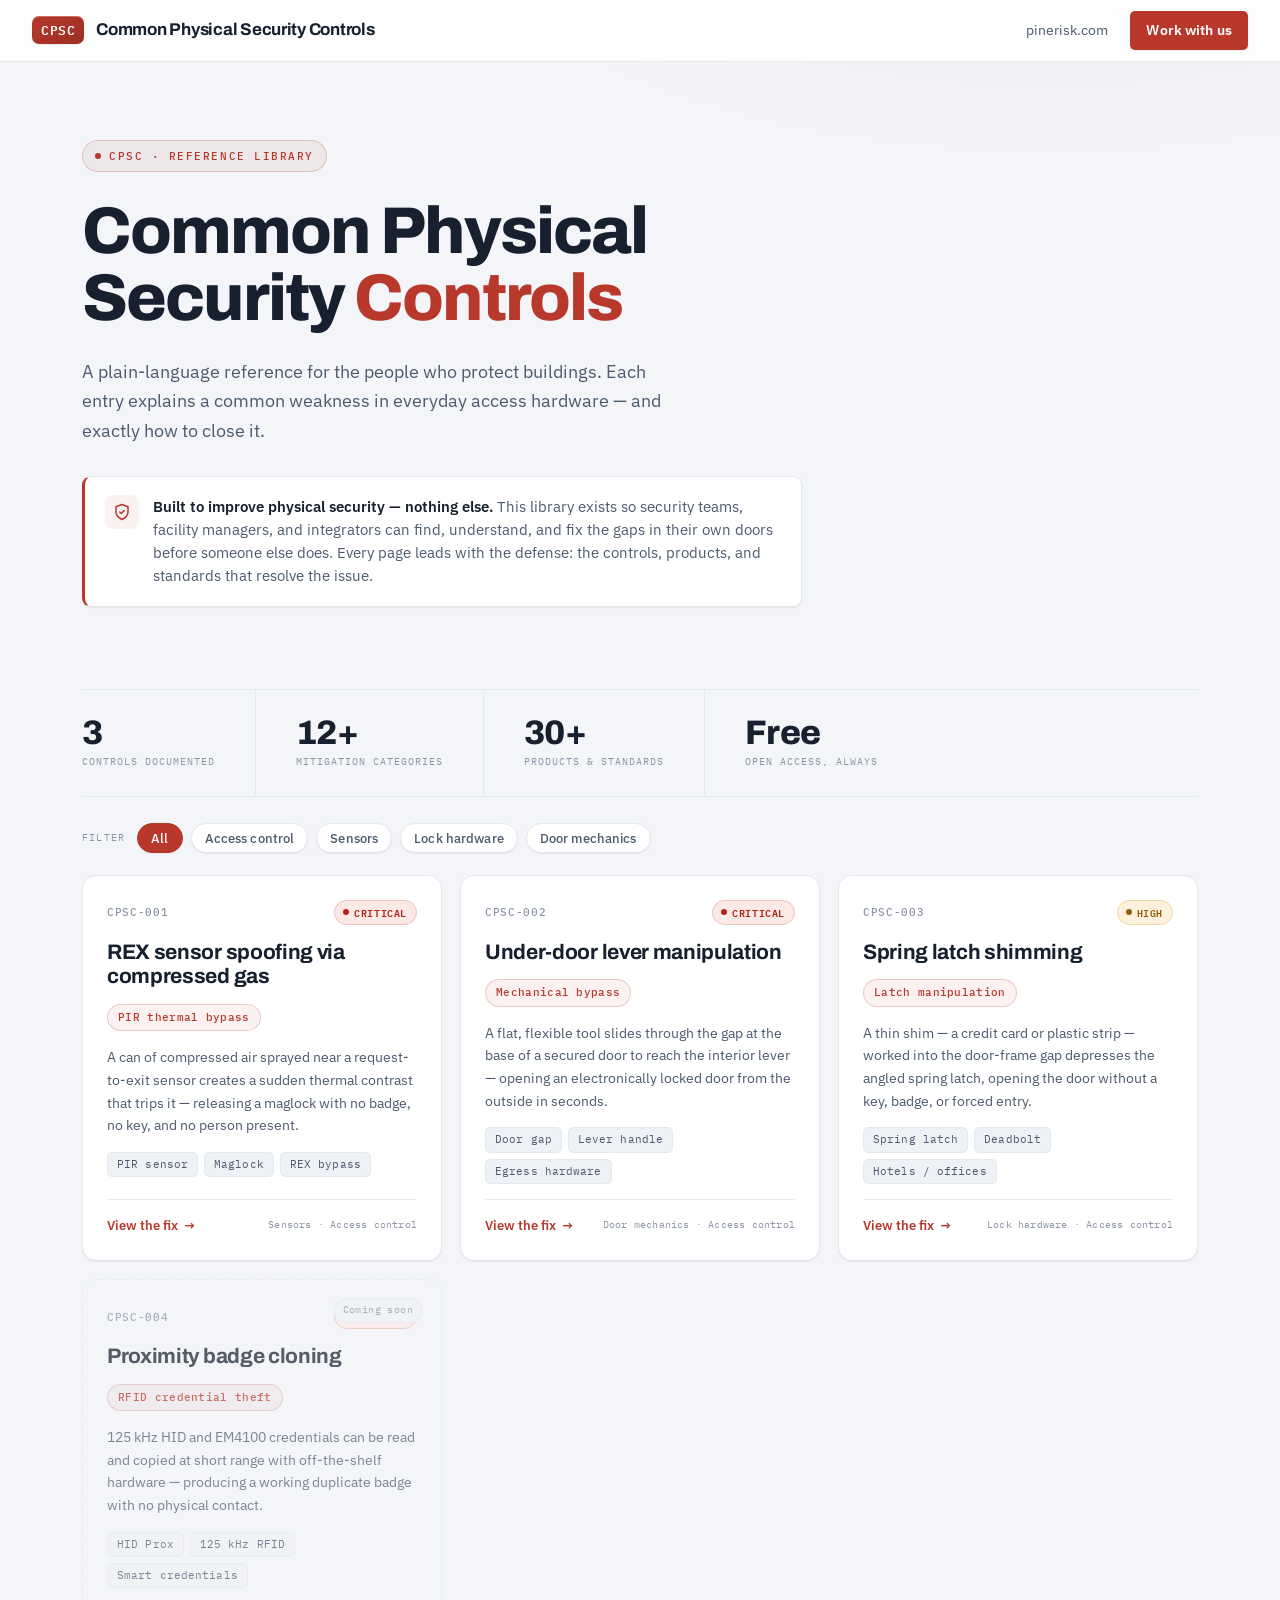
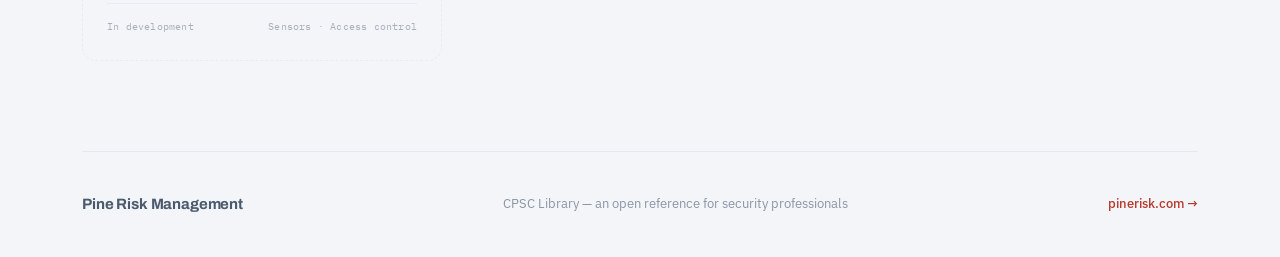
==== index.html @ 3db370cd "Header: feature CPSC over Pine Risk; deep quality pass on canned-air page Header (all pages): drop t" ====
<!DOCTYPE html>
<html lang="en">
<head>
  <meta charset="UTF-8">
  <meta name="viewport" content="width=device-width, initial-scale=1.0">
  <title>CPSC — Physical Security Controls Reference</title>
  <meta name="description" content="A defensive reference library for physical security teams. Each entry pairs a common weakness with the controls, products, and standards that close it.">
  <link rel="stylesheet" href="style.css">
  <style>
    /* ---- Index-specific ---- */
    .hero {
      padding: 78px 0 30px;
    }
    .hero-eyebrow {
      display: inline-flex;
      align-items: center;
      gap: 8px;
      font-family: var(--font-mono);
      font-size: 11px;
      font-weight: 500;
      color: var(--accent);
      text-transform: uppercase;
      letter-spacing: 0.14em;
      background: var(--accent-dim);
      border: 1px solid var(--accent-border);
      padding: 6px 12px;
      border-radius: 999px;
      margin-bottom: 26px;
    }
    .hero-eyebrow::before {
      content: '';
      width: 6px; height: 6px; border-radius: 50%;
      background: var(--accent);
    }
    .hero h1 {
      font-family: var(--font-display);
      font-size: clamp(38px, 6vw, 66px);
      font-weight: 800;
      line-height: 1.02;
      letter-spacing: -0.03em;
      max-width: 860px;
      margin-bottom: 24px;
      text-wrap: balance;
    }
    .hero h1 em { font-style: normal; color: var(--accent); }
    .hero-desc {
      font-size: 18px;
      color: var(--text-secondary);
      max-width: 600px;
      line-height: 1.65;
    }

    /* Mission strip */
    .mission {
      display: flex;
      align-items: flex-start;
      gap: 14px;
      max-width: 720px;
      margin-top: 30px;
      padding: 18px 20px;
      background: var(--bg-surface);
      border: 1px solid var(--border);
      border-left: 3px solid var(--accent);
      border-radius: var(--r-md);
      box-shadow: var(--shadow-sm);
    }
    .mission-icon {
      flex-shrink: 0;
      width: 34px; height: 34px;
      display: grid; place-items: center;
      background: var(--accent-dim);
      border-radius: 8px;
      color: var(--accent);
    }
    .mission p {
      font-size: 14.5px;
      color: var(--text-secondary);
      line-height: 1.6;
    }
    .mission strong { color: var(--text-primary); font-weight: 600; }

    /* Stats */
    .stats-bar {
      display: flex;
      gap: 0;
      margin: 52px 0 8px;
      border-top: 1px solid var(--border);
      border-bottom: 1px solid var(--border);
    }
    .stat {
      padding: 26px 40px 26px 0;
      display: flex;
      flex-direction: column;
      gap: 4px;
    }
    .stat:not(:last-child) {
      margin-right: 40px;
      border-right: 1px solid var(--border);
      padding-right: 40px;
    }
    .stat-value {
      font-family: var(--font-display);
      font-size: 34px;
      font-weight: 800;
      letter-spacing: -0.02em;
      color: var(--text-primary);
      line-height: 1;
      font-variant-numeric: tabular-nums;
    }
    .stat-label {
      font-family: var(--font-mono);
      font-size: 10px;
      color: var(--text-muted);
      text-transform: uppercase;
      letter-spacing: 0.1em;
    }

    /* Vuln cards */
    .vuln-grid-section { padding-bottom: 90px; }

    .vuln-card {
      background: var(--bg-surface);
      border: 1px solid var(--border);
      border-radius: var(--r-lg);
      padding: 24px;
      display: flex;
      flex-direction: column;
      gap: 15px;
      transition: border-color 0.2s, transform 0.2s, box-shadow 0.2s;
      box-shadow: var(--shadow-sm);
      position: relative;
    }
    .vuln-card:hover {
      border-color: var(--border-hover);
      transform: translateY(-3px);
      box-shadow: var(--shadow-lg);
    }
    .vuln-card.coming-soon {
      background: transparent;
      border-style: dashed;
      box-shadow: none;
      opacity: 0.72;
      pointer-events: none;
    }

    .card-top {
      display: flex;
      justify-content: space-between;
      align-items: center;
    }
    .card-title {
      font-family: var(--font-display);
      font-size: 21px;
      font-weight: 700;
      line-height: 1.18;
      letter-spacing: -0.015em;
    }
    .card-vector-tag {
      font-family: var(--font-mono);
      font-size: 10.5px;
      font-weight: 500;
      color: var(--accent);
      background: var(--accent-dim);
      border: 1px solid var(--accent-border);
      padding: 4px 10px;
      border-radius: 999px;
      letter-spacing: 0.03em;
      width: fit-content;
    }
    .card-desc {
      font-size: 14px;
      color: var(--text-secondary);
      line-height: 1.62;
    }
    .card-tags { display: flex; flex-wrap: wrap; gap: 6px; }
    .card-footer {
      display: flex;
      justify-content: space-between;
      align-items: center;
      padding-top: 15px;
      border-top: 1px solid var(--border);
      margin-top: auto;
    }
    .card-cta {
      font-size: 13px;
      font-weight: 600;
      color: var(--accent);
      display: inline-flex;
      align-items: center;
      gap: 6px;
    }
    .card-cta .arw { transition: transform 0.18s; }
    .vuln-card:hover .card-cta .arw { transform: translateX(3px); }
    .card-meta {
      font-family: var(--font-mono);
      font-size: 10px;
      color: var(--text-muted);
      letter-spacing: 0.02em;
    }

    .coming-soon-label {
      font-family: var(--font-mono);
      font-size: 10px;
      background: var(--bg-elevated);
      border: 1px solid var(--border);
      color: var(--text-muted);
      padding: 3px 9px;
      border-radius: 999px;
      position: absolute;
      top: 18px;
      right: 18px;
      letter-spacing: 0.04em;
    }

    @media (max-width: 760px) {
      .hero { padding: 52px 0 24px; }
      .stats-bar { flex-wrap: wrap; }
      .stat { padding: 20px 24px 20px 0; }
      .stat:not(:last-child) { border-right: none; margin-right: 24px; padding-right: 24px; }
    }
  </style>
</head>
<body>

  <header class="site-header">
    <a href="/" class="site-logo">
      <span class="logo-mark">CPSC</span>
      <span class="logo-word">Common Physical Security Controls</span>
    </a>
    <nav class="header-nav">
      <a href="https://pinerisk.com">pinerisk.com</a>
      <a href="https://pinerisk.com/contact" class="btn-cta">Work with us</a>
    </nav>
  </header>

  <main class="page-wrap">

    <!-- Hero -->
    <section class="hero">
      <span class="hero-eyebrow">CPSC · Reference Library</span>
      <h1>Common Physical Security <em>Controls</em></h1>
      <p class="hero-desc">
        A plain-language reference for the people who protect buildings. Each entry explains
        a common weakness in everyday access hardware — and exactly how to close it.
      </p>

      <div class="mission">
        <div class="mission-icon" aria-hidden="true">
          <svg width="18" height="18" viewBox="0 0 24 24" fill="none" stroke="currentColor" stroke-width="2" stroke-linecap="round" stroke-linejoin="round">
            <path d="M12 22s8-4 8-10V5l-8-3-8 3v7c0 6 8 10 8 10z"/>
            <path d="M9 12l2 2 4-4"/>
          </svg>
        </div>
        <p>
          <strong>Built to improve physical security — nothing else.</strong>
          This library exists so security teams, facility managers, and integrators can find,
          understand, and fix the gaps in their own doors before someone else does. Every page
          leads with the defense: the controls, products, and standards that resolve the issue.
        </p>
      </div>
    </section>

    <!-- Stats -->
    <div class="stats-bar">
      <div class="stat">
        <div class="stat-value">3</div>
        <div class="stat-label">Controls documented</div>
      </div>
      <div class="stat">
        <div class="stat-value">12+</div>
        <div class="stat-label">Mitigation categories</div>
      </div>
      <div class="stat">
        <div class="stat-value">30+</div>
        <div class="stat-label">Products &amp; standards</div>
      </div>
      <div class="stat">
        <div class="stat-value">Free</div>
        <div class="stat-label">Open access, always</div>
      </div>
    </div>

    <!-- Filter + Grid -->
    <div class="vuln-grid-section">
      <div class="filter-bar">
        <span class="filter-label">Filter</span>
        <button class="filter-btn active" data-filter="all">All</button>
        <button class="filter-btn" data-filter="access-control">Access control</button>
        <button class="filter-btn" data-filter="sensor">Sensors</button>
        <button class="filter-btn" data-filter="lock">Lock hardware</button>
        <button class="filter-btn" data-filter="door">Door mechanics</button>
      </div>

      <div class="card-grid" id="vuln-grid">

        <!-- CPSC-001 -->
        <a href="canned-air.html" class="vuln-card" data-cats="access-control sensor">
          <div class="card-top">
            <span class="card-number">CPSC-001</span>
            <span class="severity-badge sev-critical">Critical</span>
          </div>
          <div class="card-title">REX sensor spoofing via compressed gas</div>
          <div class="card-vector-tag">PIR thermal bypass</div>
          <p class="card-desc">
            A can of compressed air sprayed near a request-to-exit sensor creates a sudden thermal
            contrast that trips it — releasing a maglock with no badge, no key, and no person present.
          </p>
          <div class="card-tags">
            <span class="tag">PIR sensor</span>
            <span class="tag">Maglock</span>
            <span class="tag">REX bypass</span>
          </div>
          <div class="card-footer">
            <span class="card-cta">View the fix <span class="arw">→</span></span>
            <span class="card-meta">Sensors · Access control</span>
          </div>
        </a>

        <!-- CPSC-002 -->
        <a href="under-door.html" class="vuln-card" data-cats="access-control door">
          <div class="card-top">
            <span class="card-number">CPSC-002</span>
            <span class="severity-badge sev-critical">Critical</span>
          </div>
          <div class="card-title">Under-door lever manipulation</div>
          <div class="card-vector-tag">Mechanical bypass</div>
          <p class="card-desc">
            A flat, flexible tool slides through the gap at the base of a secured door to reach the
            interior lever — opening an electronically locked door from the outside in seconds.
          </p>
          <div class="card-tags">
            <span class="tag">Door gap</span>
            <span class="tag">Lever handle</span>
            <span class="tag">Egress hardware</span>
          </div>
          <div class="card-footer">
            <span class="card-cta">View the fix <span class="arw">→</span></span>
            <span class="card-meta">Door mechanics · Access control</span>
          </div>
        </a>

        <!-- CPSC-003 -->
        <a href="lock-shimming.html" class="vuln-card" data-cats="access-control lock">
          <div class="card-top">
            <span class="card-number">CPSC-003</span>
            <span class="severity-badge sev-high">High</span>
          </div>
          <div class="card-title">Spring latch shimming</div>
          <div class="card-vector-tag">Latch manipulation</div>
          <p class="card-desc">
            A thin shim — a credit card or plastic strip — worked into the door-frame gap depresses
            the angled spring latch, opening the door without a key, badge, or forced entry.
          </p>
          <div class="card-tags">
            <span class="tag">Spring latch</span>
            <span class="tag">Deadbolt</span>
            <span class="tag">Hotels / offices</span>
          </div>
          <div class="card-footer">
            <span class="card-cta">View the fix <span class="arw">→</span></span>
            <span class="card-meta">Lock hardware · Access control</span>
          </div>
        </a>

        <!-- CPSC-004 coming soon -->
        <div class="vuln-card coming-soon" data-cats="access-control sensor">
          <div class="coming-soon-label">Coming soon</div>
          <div class="card-top">
            <span class="card-number">CPSC-004</span>
            <span class="severity-badge sev-critical">Critical</span>
          </div>
          <div class="card-title">Proximity badge cloning</div>
          <div class="card-vector-tag">RFID credential theft</div>
          <p class="card-desc">
            125 kHz HID and EM4100 credentials can be read and copied at short range with off-the-shelf
            hardware — producing a working duplicate badge with no physical contact.
          </p>
          <div class="card-tags">
            <span class="tag">HID Prox</span>
            <span class="tag">125 kHz RFID</span>
            <span class="tag">Smart credentials</span>
          </div>
          <div class="card-footer">
            <span class="card-meta" style="color: var(--text-muted)">In development</span>
            <span class="card-meta">Sensors · Access control</span>
          </div>
        </div>

      </div><!-- /card-grid -->
    </div>

  </main>

  <footer class="page-wrap">
    <div class="site-footer">
      <span class="footer-brand">Pine Risk Management</span>
      <span>CPSC Library — an open reference for security professionals</span>
      <a href="https://pinerisk.com" class="footer-link">pinerisk.com →</a>
    </div>
  </footer>

  <script>
    // Category filter
    const btns = document.querySelectorAll('.filter-btn');
    const cards = document.querySelectorAll('#vuln-grid .vuln-card:not(.coming-soon)');

    btns.forEach(btn => {
      btn.addEventListener('click', () => {
        btns.forEach(b => b.classList.remove('active'));
        btn.classList.add('active');
        const filter = btn.dataset.filter;
        cards.forEach(card => {
          const cats = (card.dataset.cats || '').split(' ');
          card.style.display = (filter === 'all' || cats.includes(filter)) ? '' : 'none';
        });
      });
    });
  </script>

</body>
</html>
---- style.css ----
@import url('https://fonts.googleapis.com/css2?family=Archivo:wght@500;600;700;800&family=IBM+Plex+Mono:wght@400;500;600&family=IBM+Plex+Sans:wght@400;500;600&display=swap');

/* ============================================================
   CPSC Design System — Pine Risk Management
   A defensive reference for physical security teams.
   Light "field manual" identity. Edit tokens here; never
   hardcode color in components.
   ============================================================ */

:root {
  color-scheme: light;

  /* Grounds & surfaces */
  --bg-primary:   #f3f5f8;   /* page ground — cool paper */
  --bg-surface:   #ffffff;   /* cards, panels */
  --bg-elevated:  #eef1f6;   /* chips, quiet fills */
  --bg-hover:     #e6eaf1;

  /* Hairlines */
  --border:       #e4e8ef;
  --border-hover: #ccd4e0;
  --border-strong:#c2cbd9;

  /* Ink */
  --text-primary:   #16202e;  /* ink */
  --text-secondary: #4c5a6e;  /* slate */
  --text-muted:     #8b95a6;  /* muted / captions */

  /* Pine Risk brand */
  --accent:         #b8382c;
  --accent-strong:  #9c2e23;
  --accent-dim:     rgba(184, 56, 44, 0.07);
  --accent-border:  rgba(184, 56, 44, 0.22);

  /* Severity ramp — readable on light */
  --critical-bg:     #fbe9e6;
  --critical-text:   #b02417;
  --critical-border: #f0c2ba;

  --high-bg:         #fdf1dc;
  --high-text:       #925c07;
  --high-border:     #efd8a8;

  --medium-bg:       #dcf2ed;
  --medium-text:     #0b7a6d;
  --medium-border:   #b1ddd4;

  --low-bg:          #e6eefb;
  --low-text:        #2760a7;
  --low-border:      #c4d6f2;

  /* Category tag colors */
  --cat-tech-bg:     #e9f0fb;
  --cat-tech-text:   #2760a7;
  --cat-tech-border: #cbdbf3;

  --cat-phys-bg:     #fdf1dc;
  --cat-phys-text:   #925c07;
  --cat-phys-border: #efd8a8;

  --cat-policy-bg:     #dcf2ed;
  --cat-policy-text:   #0b7a6d;
  --cat-policy-border: #b1ddd4;

  --cat-detect-bg:     #f1e9fb;
  --cat-detect-text:   #6a37b0;
  --cat-detect-border: #ddcbf1;

  /* Radii */
  --r-sm: 5px;
  --r-md: 9px;
  --r-lg: 14px;

  /* Elevation */
  --shadow-sm: 0 1px 2px rgba(20, 30, 45, 0.04), 0 1px 1px rgba(20, 30, 45, 0.03);
  --shadow-md: 0 4px 14px rgba(20, 30, 45, 0.07), 0 1px 3px rgba(20, 30, 45, 0.05);
  --shadow-lg: 0 14px 40px rgba(20, 30, 45, 0.10);

  /* Fonts */
  --font-display: 'Archivo', system-ui, -apple-system, sans-serif;
  --font-body:    'IBM Plex Sans', system-ui, -apple-system, sans-serif;
  --font-mono:    'IBM Plex Mono', ui-monospace, monospace;
}

/* ---- Reset ---- */
*, *::before, *::after { box-sizing: border-box; margin: 0; padding: 0; }

html { -webkit-text-size-adjust: 100%; }

body {
  background:
    radial-gradient(1100px 520px at 82% -8%, rgba(184, 56, 44, 0.045), transparent 60%),
    var(--bg-primary);
  color: var(--text-primary);
  font-family: var(--font-body);
  font-size: 15px;
  line-height: 1.65;
  min-height: 100vh;
  -webkit-font-smoothing: antialiased;
  text-rendering: optimizeLegibility;
}

a { color: inherit; text-decoration: none; }
button { cursor: pointer; font-family: inherit; }

::selection { background: rgba(184, 56, 44, 0.16); }

:focus-visible {
  outline: 2px solid var(--accent);
  outline-offset: 2px;
  border-radius: 3px;
}

/* ---- Layout ---- */
.page-wrap {
  max-width: 1180px;
  margin: 0 auto;
  padding: 0 32px;
}

/* ---- Site header ---- */
.site-header {
  border-bottom: 1px solid var(--border);
  background: rgba(255, 255, 255, 0.82);
  backdrop-filter: saturate(1.2) blur(10px);
  padding: 0 32px;
  height: 62px;
  display: flex;
  align-items: center;
  justify-content: space-between;
  position: sticky;
  top: 0;
  z-index: 100;
}

.site-logo {
  display: flex;
  align-items: center;
  gap: 12px;
  color: var(--text-primary);
}

.logo-mark {
  height: 28px;
  padding: 0 9px;
  background: linear-gradient(150deg, var(--accent), var(--accent-strong));
  border-radius: 7px;
  display: flex;
  align-items: center;
  justify-content: center;
  font-family: var(--font-mono);
  font-size: 13px;
  font-weight: 600;
  color: #fff;
  letter-spacing: 0.04em;
  box-shadow: inset 0 1px 0 rgba(255, 255, 255, 0.28), var(--shadow-sm);
}

.logo-word {
  font-family: var(--font-display);
  font-size: 17px;
  font-weight: 700;
  letter-spacing: -0.015em;
  color: var(--text-primary);
  white-space: nowrap;
}

@media (max-width: 640px) { .logo-word { display: none; } }

.header-nav {
  display: flex;
  align-items: center;
  gap: 22px;
}
.header-nav a {
  font-size: 13.5px;
  color: var(--text-secondary);
  transition: color 0.15s;
}
.header-nav a:hover { color: var(--text-primary); }

.btn-cta {
  background: var(--accent);
  color: #fff !important;
  padding: 8px 16px;
  border-radius: var(--r-sm);
  font-size: 13px;
  font-weight: 600;
  letter-spacing: 0.01em;
  transition: background 0.15s, transform 0.15s, box-shadow 0.15s;
  box-shadow: var(--shadow-sm);
}
.btn-cta:hover { background: var(--accent-strong); transform: translateY(-1px); box-shadow: var(--shadow-md); }

/* ---- Site footer ---- */
.site-footer {
  border-top: 1px solid var(--border);
  padding: 40px 0;
  display: flex;
  justify-content: space-between;
  align-items: center;
  font-size: 13px;
  color: var(--text-muted);
  flex-wrap: wrap;
  gap: 12px;
}
.footer-brand {
  font-family: var(--font-display);
  font-size: 15px;
  font-weight: 700;
  color: var(--text-secondary);
  letter-spacing: -0.01em;
}
.footer-link { color: var(--accent); font-weight: 500; transition: color 0.15s; }
.footer-link:hover { color: var(--accent-strong); }

/* ---- Filter bar ---- */
.filter-bar {
  display: flex;
  align-items: center;
  gap: 8px;
  padding: 18px 0 22px;
  flex-wrap: wrap;
}
.filter-label {
  font-family: var(--font-mono);
  font-size: 10px;
  color: var(--text-muted);
  text-transform: uppercase;
  letter-spacing: 0.12em;
  margin-right: 4px;
}
.filter-btn {
  background: var(--bg-surface);
  border: 1px solid var(--border);
  color: var(--text-secondary);
  padding: 6px 13px;
  border-radius: 999px;
  font-family: var(--font-body);
  font-size: 12.5px;
  font-weight: 500;
  letter-spacing: 0.01em;
  transition: all 0.15s;
  box-shadow: var(--shadow-sm);
}
.filter-btn:hover {
  border-color: var(--border-hover);
  color: var(--text-primary);
}
.filter-btn.active {
  background: var(--accent);
  border-color: var(--accent);
  color: #fff;
  box-shadow: var(--shadow-sm);
}

/* ---- Shared card pieces ---- */
.card-number {
  font-family: var(--font-mono);
  font-size: 11px;
  font-weight: 500;
  color: var(--text-muted);
  letter-spacing: 0.06em;
}

.severity-badge {
  font-family: var(--font-mono);
  font-size: 10px;
  font-weight: 600;
  letter-spacing: 0.06em;
  text-transform: uppercase;
  padding: 3px 9px 3px 8px;
  border-radius: 999px;
  flex-shrink: 0;
  display: inline-flex;
  align-items: center;
  gap: 5px;
}
.severity-badge::before {
  content: '';
  width: 6px; height: 6px;
  border-radius: 50%;
  background: currentColor;
}
.sev-critical { background: var(--critical-bg); color: var(--critical-text); border: 1px solid var(--critical-border); }
.sev-high     { background: var(--high-bg);     color: var(--high-text);     border: 1px solid var(--high-border); }
.sev-medium   { background: var(--medium-bg);   color: var(--medium-text);   border: 1px solid var(--medium-border); }
.sev-low      { background: var(--low-bg);      color: var(--low-text);      border: 1px solid var(--low-border); }

.cat-badge {
  font-family: var(--font-mono);
  font-size: 10px;
  font-weight: 500;
  padding: 3px 9px;
  border-radius: 999px;
  border: 1px solid;
  letter-spacing: 0.02em;
}
.cat-tech   { background: var(--cat-tech-bg);   color: var(--cat-tech-text);   border-color: var(--cat-tech-border); }
.cat-phys   { background: var(--cat-phys-bg);   color: var(--cat-phys-text);   border-color: var(--cat-phys-border); }
.cat-policy { background: var(--cat-policy-bg); color: var(--cat-policy-text); border-color: var(--cat-policy-border); }
.cat-detect { background: var(--cat-detect-bg); color: var(--cat-detect-text); border-color: var(--cat-detect-border); }

.tag {
  font-family: var(--font-mono);
  font-size: 10.5px;
  padding: 3px 9px;
  border-radius: var(--r-sm);
  background: var(--bg-elevated);
  border: 1px solid var(--border);
  color: var(--text-secondary);
  letter-spacing: 0.01em;
}

/* ---- Card grid ---- */
.card-grid {
  display: grid;
  grid-template-columns: repeat(auto-fill, minmax(320px, 1fr));
  gap: 18px;
}

/* ---- Section headings ---- */
.section-header {
  padding: 60px 0 26px;
}
.section-label {
  font-family: var(--font-mono);
  font-size: 11px;
  font-weight: 500;
  color: var(--accent);
  text-transform: uppercase;
  letter-spacing: 0.14em;
  margin-bottom: 12px;
}
.section-title {
  font-family: var(--font-display);
  font-size: 30px;
  font-weight: 700;
  letter-spacing: -0.02em;
  line-height: 1.15;
  margin-bottom: 12px;
  text-wrap: balance;
}
.section-desc {
  font-size: 15px;
  color: var(--text-secondary);
  max-width: 620px;
  line-height: 1.7;
}

/* ---- Divider ---- */
.divider { border: none; border-top: 1px solid var(--border); margin: 0; }

@media (prefers-reduced-motion: reduce) {
  * { transition: none !important; scroll-behavior: auto !important; }
}

/* ============================================================
   Detail page (vulnerability entry) — shared across all
   CPSC-00x pages.
   ============================================================ */

.vuln-hero {
  padding: 48px 0 40px;
  border-bottom: 1px solid var(--border);
}
.breadcrumb {
  font-family: var(--font-mono);
  font-size: 11px;
  color: var(--text-muted);
  margin-bottom: 22px;
  display: flex;
  align-items: center;
  gap: 7px;
  letter-spacing: 0.02em;
}
.breadcrumb a { color: var(--text-secondary); transition: color 0.15s; }
.breadcrumb a:hover { color: var(--accent); }
.breadcrumb span { color: var(--border-strong); }

.vuln-meta-row {
  display: flex;
  align-items: center;
  gap: 9px;
  margin-bottom: 18px;
  flex-wrap: wrap;
}
.vuln-hero h1 {
  font-family: var(--font-display);
  font-size: clamp(30px, 4.5vw, 46px);
  font-weight: 800;
  letter-spacing: -0.025em;
  line-height: 1.05;
  margin-bottom: 18px;
  max-width: 720px;
  text-wrap: balance;
}
.vuln-hero .lead {
  font-size: 17.5px;
  color: var(--text-secondary);
  max-width: 620px;
  line-height: 1.62;
}

/* ---- Fast facts ---- */
.fast-facts {
  display: grid;
  grid-template-columns: repeat(auto-fit, minmax(170px, 1fr));
  gap: 12px;
  padding: 30px 0;
  border-bottom: 1px solid var(--border);
}
.fact {
  background: var(--bg-surface);
  border: 1px solid var(--border);
  border-radius: var(--r-md);
  padding: 15px 17px;
  box-shadow: var(--shadow-sm);
}
.fact-label {
  font-family: var(--font-mono);
  font-size: 10px;
  color: var(--text-muted);
  text-transform: uppercase;
  letter-spacing: 0.1em;
  margin-bottom: 6px;
}
.fact-value {
  font-size: 15px;
  font-weight: 600;
  color: var(--text-primary);
  line-height: 1.35;
}

/* ---- Explainer + prose ---- */
.explainer {
  padding: 50px 0 0;
  display: grid;
  grid-template-columns: 1fr 1fr;
  gap: 52px;
  align-items: start;
}
.explainer-prose h2 {
  font-family: var(--font-display);
  font-size: 25px;
  font-weight: 700;
  letter-spacing: -0.02em;
  margin-bottom: 18px;
}
.explainer-prose p {
  font-size: 15px;
  color: var(--text-secondary);
  margin-bottom: 15px;
  line-height: 1.72;
}
.explainer-prose p:last-of-type { margin-bottom: 0; }
.explainer-prose strong { color: var(--text-primary); font-weight: 600; }

.attack-steps {
  margin-top: 28px;
  display: flex;
  flex-direction: column;
}
.attack-step {
  display: flex;
  gap: 15px;
  padding: 16px 0;
  border-top: 1px solid var(--border);
}
.step-num {
  font-family: var(--font-mono);
  font-size: 11px;
  font-weight: 600;
  color: var(--accent);
  background: var(--accent-dim);
  border: 1px solid var(--accent-border);
  width: 26px; height: 26px;
  border-radius: 50%;
  flex-shrink: 0;
  display: grid;
  place-items: center;
}
.step-text {
  font-size: 14px;
  color: var(--text-secondary);
  line-height: 1.62;
  padding-top: 3px;
}
.step-text strong { color: var(--text-primary); font-weight: 600; }

/* ---- Interactive attack visual ---- */
.attack-visual {
  background: var(--bg-surface);
  border: 1px solid var(--border);
  border-radius: var(--r-lg);
  overflow: hidden;
  position: sticky;
  top: 82px;
  box-shadow: var(--shadow-md);
}
.av-header {
  padding: 15px 18px;
  border-bottom: 1px solid var(--border);
  display: flex;
  justify-content: space-between;
  align-items: center;
  background: var(--bg-surface);
}
.av-title {
  font-family: var(--font-mono);
  font-size: 11px;
  color: var(--text-muted);
  text-transform: uppercase;
  letter-spacing: 0.1em;
}
.av-state-label {
  font-family: var(--font-mono);
  font-size: 11px;
  font-weight: 500;
  padding: 3px 10px;
  border-radius: 999px;
  transition: all 0.3s;
}
.av-stage {
  padding: 22px;
  min-height: 280px;
  position: relative;
  background:
    linear-gradient(180deg, #fbfcfe, #f5f7fb);
  border-bottom: 1px solid var(--border);
}
.diagram-svg { width: 100%; height: auto; display: block; }

.av-caption {
  padding: 16px 18px;
  border-top: 1px solid var(--border);
  font-size: 13.5px;
  color: var(--text-secondary);
  line-height: 1.55;
  min-height: 64px;
}
.av-controls {
  padding: 13px 18px;
  border-top: 1px solid var(--border);
  display: flex;
  align-items: center;
  justify-content: space-between;
}
.av-btn {
  background: var(--bg-surface);
  border: 1px solid var(--border);
  color: var(--text-secondary);
  padding: 6px 15px;
  border-radius: var(--r-sm);
  font-family: var(--font-mono);
  font-size: 11px;
  transition: all 0.15s;
  box-shadow: var(--shadow-sm);
}
.av-btn:hover:not(:disabled) {
  border-color: var(--border-hover);
  color: var(--text-primary);
}
.av-btn:disabled { opacity: 0.4; cursor: default; box-shadow: none; }
.av-dots { display: flex; gap: 7px; align-items: center; }
.av-dot {
  width: 7px; height: 7px;
  border-radius: 50%;
  background: var(--border-strong);
  transition: background 0.2s, transform 0.2s;
  cursor: pointer;
  border: none;
  padding: 0;
}
.av-dot.active { background: var(--accent); transform: scale(1.2); }

/* ---- Mitigation cards ---- */
.mit-card {
  background: var(--bg-surface);
  border: 1px solid var(--border);
  border-radius: var(--r-lg);
  padding: 22px;
  display: flex;
  flex-direction: column;
  gap: 13px;
  transition: border-color 0.2s, transform 0.2s, box-shadow 0.2s;
  box-shadow: var(--shadow-sm);
}
.mit-card:hover {
  border-color: var(--border-hover);
  transform: translateY(-2px);
  box-shadow: var(--shadow-md);
}
.mit-card-header {
  display: flex;
  justify-content: space-between;
  align-items: flex-start;
  gap: 10px;
}
.mit-card-title {
  font-family: var(--font-display);
  font-size: 18px;
  font-weight: 700;
  letter-spacing: -0.01em;
  line-height: 1.2;
}
.mit-card-desc {
  font-size: 13.5px;
  color: var(--text-secondary);
  line-height: 1.6;
}
.mit-points {
  display: flex;
  flex-direction: column;
  gap: 9px;
  padding-top: 13px;
  border-top: 1px solid var(--border);
}
.mit-point {
  font-size: 13.5px;
  color: var(--text-secondary);
  display: flex;
  gap: 10px;
  align-items: flex-start;
  line-height: 1.55;
}
.mit-point::before {
  content: '';
  flex-shrink: 0;
  width: 6px; height: 6px;
  border-radius: 50%;
  background: var(--medium-text);
  margin-top: 7px;
}

/* ---- Product (reference technology) cards ---- */
.prod-card {
  background: var(--bg-surface);
  border: 1px solid var(--border);
  border-radius: var(--r-lg);
  padding: 0;
  overflow: hidden;
  display: flex;
  flex-direction: column;
  cursor: pointer;
  transition: border-color 0.2s, transform 0.2s, box-shadow 0.2s;
  box-shadow: var(--shadow-sm);
}
.prod-card:hover {
  border-color: var(--border-hover);
  transform: translateY(-2px);
  box-shadow: var(--shadow-lg);
}

/* thumbnail (image or generated placeholder) */
.prod-thumb, .modal-thumb {
  position: relative;
  width: 100%;
  aspect-ratio: 16 / 9;
  background: var(--bg-elevated);
  overflow: hidden;
}
.prod-thumb img, .modal-thumb img {
  width: 100%; height: 100%;
  object-fit: cover;
  display: block;
}
.thumb-ph {
  display: grid;
  place-items: center;
  background:
    linear-gradient(135deg, #eef2f8, #e2e8f2),
    var(--bg-elevated);
  color: var(--border-strong);
}
.thumb-ph svg { width: 30px; height: 30px; }
.thumb-ph-initial {
  position: absolute;
  top: 10px; left: 12px;
  font-family: var(--font-display);
  font-size: 15px;
  font-weight: 800;
  color: var(--text-muted);
  opacity: 0.65;
}
.prod-thumb.thumb-ph::after {
  content: 'No image yet';
  position: absolute;
  bottom: 8px; right: 10px;
  font-family: var(--font-mono);
  font-size: 8.5px;
  letter-spacing: 0.06em;
  text-transform: uppercase;
  color: var(--text-muted);
  opacity: 0.7;
}

.prod-body {
  padding: 18px 20px 20px;
  display: flex;
  flex-direction: column;
  gap: 8px;
  flex: 1;
}
.prod-maker {
  font-family: var(--font-mono);
  font-size: 10px;
  color: var(--accent);
  letter-spacing: 0.06em;
  text-transform: uppercase;
}
.prod-name {
  font-family: var(--font-display);
  font-size: 18px;
  font-weight: 700;
  letter-spacing: -0.01em;
  line-height: 1.15;
}
.prod-type {
  font-size: 12.5px;
  color: var(--text-muted);
  margin-top: -2px;
}
.prod-note {
  font-size: 13.5px;
  color: var(--text-secondary);
  line-height: 1.58;
  margin-top: 2px;
}
.prod-tags { display: flex; gap: 6px; flex-wrap: wrap; }
.prod-cta {
  font-family: var(--font-mono);
  font-size: 10px;
  font-weight: 500;
  color: var(--accent);
  margin-top: auto;
  padding-top: 4px;
  letter-spacing: 0.03em;
  display: inline-flex;
  align-items: center;
  gap: 6px;
}
.prod-card:hover .prod-cta span { transform: translateX(3px); }
.prod-cta span { transition: transform 0.18s; }

/* ============================================================
   Lightbox modal — Reference Technology detail
   ============================================================ */
body.no-scroll { overflow: hidden; }

.modal-backdrop {
  position: fixed;
  inset: 0;
  z-index: 200;
  display: flex;
  align-items: flex-start;
  justify-content: center;
  padding: 5vh 20px;
  background: rgba(18, 26, 38, 0.5);
  backdrop-filter: blur(3px);
  opacity: 0;
  transition: opacity 0.2s ease;
  overflow-y: auto;
}
.modal-backdrop.open { opacity: 1; }
.modal-backdrop[hidden] { display: none; }

.modal {
  position: relative;
  width: 100%;
  max-width: 560px;
  background: var(--bg-surface);
  border: 1px solid var(--border);
  border-radius: var(--r-lg);
  box-shadow: var(--shadow-lg);
  transform: translateY(12px) scale(0.99);
  transition: transform 0.2s ease;
  overflow: hidden;
}
.modal-backdrop.open .modal { transform: translateY(0) scale(1); }

.modal-scroll { max-height: 90vh; overflow-y: auto; }

.modal-close {
  position: absolute;
  top: 12px; right: 12px;
  z-index: 3;
  width: 34px; height: 34px;
  border-radius: 50%;
  border: 1px solid var(--border);
  background: rgba(255, 255, 255, 0.9);
  color: var(--text-secondary);
  font-size: 22px;
  line-height: 1;
  display: grid;
  place-items: center;
  box-shadow: var(--shadow-sm);
  transition: all 0.15s;
}
.modal-close:hover { color: var(--text-primary); border-color: var(--border-hover); }

.modal-thumb { aspect-ratio: 16 / 7; border-bottom: 1px solid var(--border); border-radius: 0; }
.modal-thumb.thumb-ph::after {
  content: 'Image coming soon';
  position: absolute;
  bottom: 10px; right: 12px;
  font-family: var(--font-mono);
  font-size: 9px;
  letter-spacing: 0.06em;
  text-transform: uppercase;
  color: var(--text-muted);
}

.modal-head {
  padding: 20px 24px 4px;
}
.modal-eyebrow {
  font-family: var(--font-mono);
  font-size: 11px;
  color: var(--accent);
  letter-spacing: 0.06em;
  text-transform: uppercase;
  margin-bottom: 5px;
}
.modal-title {
  font-family: var(--font-display);
  font-size: 26px;
  font-weight: 800;
  letter-spacing: -0.02em;
  line-height: 1.1;
  margin-bottom: 6px;
}
.modal-subtitle {
  font-size: 14px;
  color: var(--text-secondary);
  margin-bottom: 12px;
}
.modal-tags { margin-bottom: 4px; }

.modal-body { padding: 14px 24px 24px; }
.modal-blurb {
  font-size: 14.5px;
  color: var(--text-secondary);
  line-height: 1.65;
  margin-bottom: 18px;
}

/* "why it beats this attack" callout */
.defeats {
  display: flex;
  gap: 13px;
  align-items: flex-start;
  background: var(--medium-bg);
  border: 1px solid var(--medium-border);
  border-radius: var(--r-md);
  padding: 15px 17px;
  margin-bottom: 20px;
}
.defeats-icon {
  flex-shrink: 0;
  width: 30px; height: 30px;
  display: grid;
  place-items: center;
  border-radius: 8px;
  background: var(--bg-surface);
  border: 1px solid var(--medium-border);
  color: var(--medium-text);
}
.defeats-icon svg { width: 17px; height: 17px; }
.defeats-label {
  font-family: var(--font-mono);
  font-size: 10.5px;
  font-weight: 600;
  text-transform: uppercase;
  letter-spacing: 0.07em;
  color: var(--medium-text);
  margin-bottom: 5px;
}
.defeats-text {
  font-size: 13.5px;
  color: var(--text-primary);
  line-height: 1.6;
}

/* spec table */
.spec-table {
  border: 1px solid var(--border);
  border-radius: var(--r-md);
  overflow: hidden;
  margin-bottom: 18px;
}
.spec-row {
  display: grid;
  grid-template-columns: 40% 1fr;
  gap: 12px;
  padding: 10px 14px;
  font-size: 13px;
}
.spec-row:not(:last-child) { border-bottom: 1px solid var(--border); }
.spec-row dt {
  font-family: var(--font-mono);
  font-size: 10.5px;
  text-transform: uppercase;
  letter-spacing: 0.06em;
  color: var(--text-muted);
  align-self: center;
}
.spec-row dd { color: var(--text-primary); font-weight: 500; }

/* action buttons */
.modal-actions {
  display: flex;
  flex-wrap: wrap;
  gap: 10px;
  margin-bottom: 24px;
}
.modal-btn {
  display: inline-flex;
  align-items: center;
  gap: 7px;
  padding: 10px 16px;
  border-radius: var(--r-sm);
  font-size: 13px;
  font-weight: 600;
  border: 1px solid var(--border-hover);
  color: var(--text-primary);
  background: var(--bg-surface);
  transition: all 0.15s;
  box-shadow: var(--shadow-sm);
}
.modal-btn:hover { border-color: var(--text-muted); transform: translateY(-1px); box-shadow: var(--shadow-md); }
.modal-btn-primary {
  background: var(--accent);
  border-color: var(--accent);
  color: #fff;
}
.modal-btn-primary:hover { background: var(--accent-strong); border-color: var(--accent-strong); }
.modal-btn .ext { font-size: 12px; opacity: 0.8; }
.modal-btn-disabled {
  color: var(--text-muted);
  background: var(--bg-elevated);
  border: 1px dashed var(--border-hover);
  box-shadow: none;
  cursor: not-allowed;
  font-weight: 500;
}
.modal-btn-disabled:hover { transform: none; box-shadow: none; }

/* field notes */
.notes-section {
  border-top: 1px solid var(--border);
  padding-top: 20px;
}
.notes-head {
  display: flex;
  align-items: center;
  gap: 9px;
  margin-bottom: 14px;
}
.notes-head h3 {
  font-family: var(--font-display);
  font-size: 16px;
  font-weight: 700;
  letter-spacing: -0.01em;
}
.notes-count {
  font-family: var(--font-mono);
  font-size: 11px;
  font-weight: 500;
  color: var(--accent);
  background: var(--accent-dim);
  border: 1px solid var(--accent-border);
  border-radius: 999px;
  padding: 1px 9px;
}
.note-list { list-style: none; display: flex; flex-direction: column; gap: 14px; margin-bottom: 16px; }
.note {
  background: var(--bg-elevated);
  border: 1px solid var(--border);
  border-radius: var(--r-md);
  padding: 13px 15px;
}
.note-meta {
  font-family: var(--font-mono);
  font-size: 10.5px;
  color: var(--text-muted);
  letter-spacing: 0.02em;
  margin-bottom: 6px;
}
.note-text { font-size: 13.5px; color: var(--text-secondary); line-height: 1.6; }
.note-empty {
  font-size: 13.5px;
  color: var(--text-muted);
  line-height: 1.6;
  font-style: italic;
  padding: 4px 0 16px;
}

.add-note-btn {
  display: flex;
  align-items: center;
  gap: 12px;
  width: 100%;
  padding: 14px 16px;
  border: 1px dashed var(--border-hover);
  border-radius: var(--r-md);
  background: var(--bg-surface);
  color: var(--text-primary);
  font-size: 14px;
  font-weight: 600;
  transition: all 0.15s;
}
.add-note-btn:hover { border-color: var(--accent); background: var(--accent-dim); color: var(--accent); }
.add-note-icon {
  flex-shrink: 0;
  width: 28px; height: 28px;
  display: grid;
  place-items: center;
  border-radius: 50%;
  background: var(--accent);
  color: #fff;
  font-size: 18px;
  line-height: 1;
}
.add-note-sub {
  display: block;
  font-size: 11.5px;
  font-weight: 400;
  color: var(--text-muted);
  margin-top: 2px;
}
.add-note-btn:hover .add-note-sub { color: var(--accent); opacity: 0.8; }

@media (max-width: 520px) {
  .modal-title { font-size: 22px; }
  .modal-head, .modal-body { padding-left: 18px; padding-right: 18px; }
  .spec-row { grid-template-columns: 1fr; gap: 2px; }
}

@media (prefers-reduced-motion: reduce) {
  .modal-backdrop, .modal { transition: none; }
}

/* ---- Field note (assessment callout) ---- */
.warning-box {
  background: var(--high-bg);
  border: 1px solid var(--high-border);
  border-left: 3px solid var(--high-text);
  border-radius: var(--r-md);
  padding: 16px 18px;
  margin-top: 34px;
  font-size: 13.5px;
  color: var(--text-secondary);
  line-height: 1.62;
}
.warning-box strong { color: var(--high-text); font-weight: 600; }

@media (prefers-reduced-motion: reduce) {
  * { transition: none !important; scroll-behavior: auto !important; }
}

/* ---- Responsive ---- */
@media (max-width: 900px) {
  .explainer { grid-template-columns: 1fr; gap: 36px; }
  .attack-visual { position: static; }
}
@media (max-width: 760px) {
  body { font-size: 14.5px; }
  .page-wrap, .site-header { padding: 0 20px; }
  .card-grid { grid-template-columns: 1fr; }
  .site-footer { flex-direction: column; align-items: flex-start; gap: 8px; }
  .logo-label { display: none; }
}
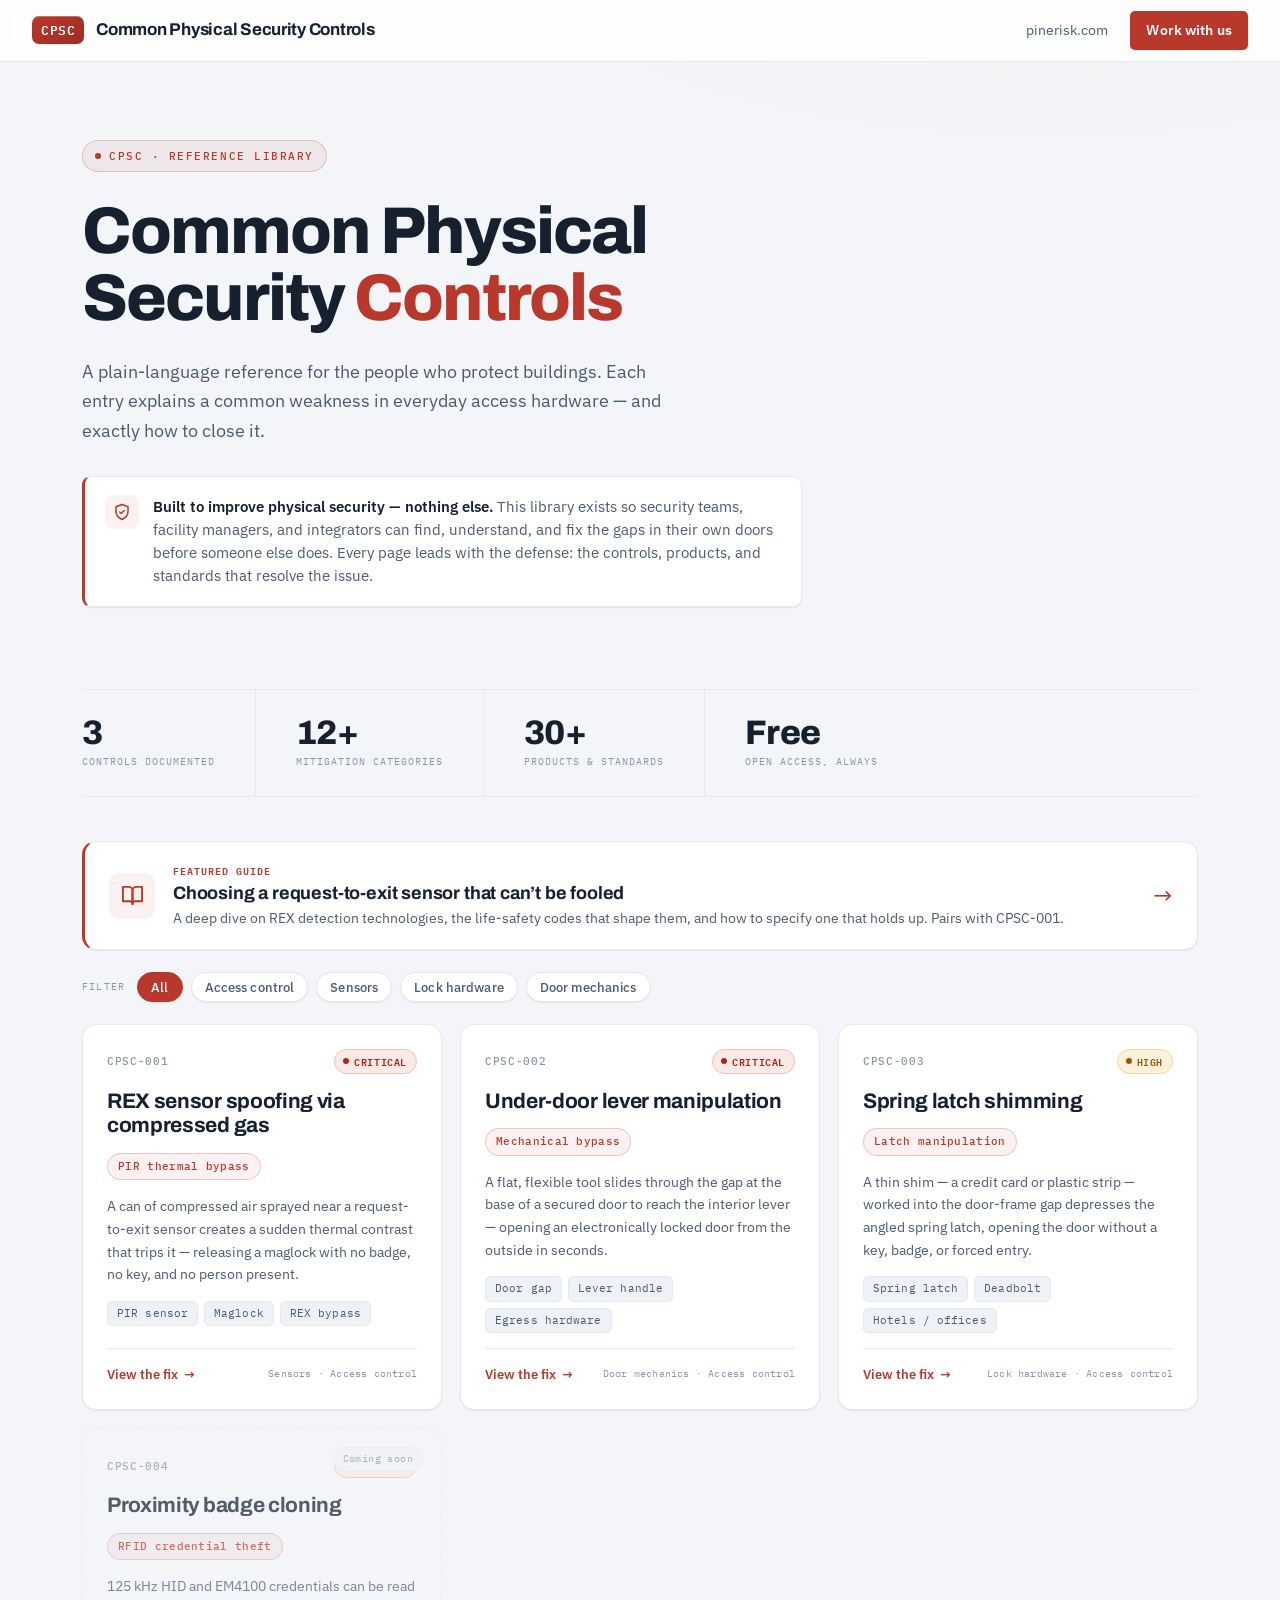
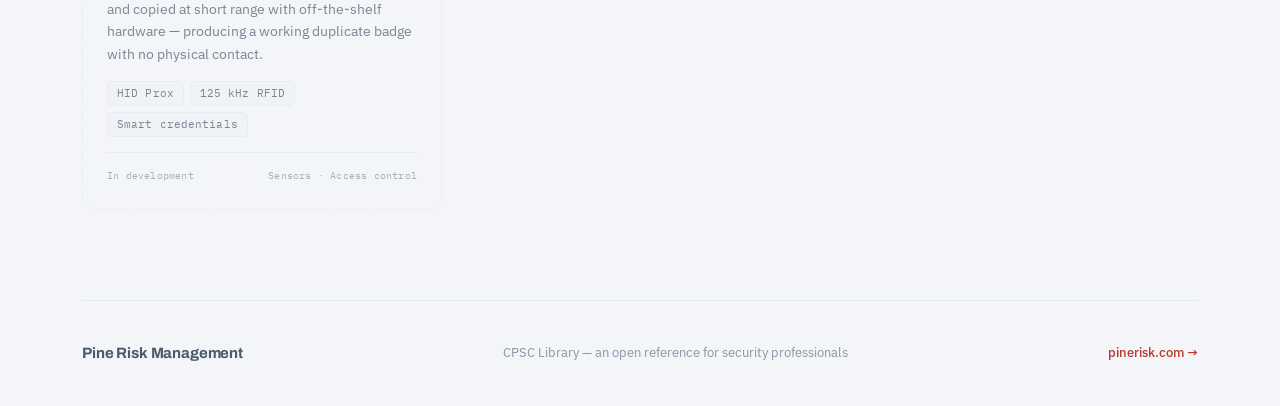
==== commit 98374993: "Add REX sensor deep-dive guide page; wording fix - New guide page rex-sensors.html: 'Choosing a requ" ====
--- a/index.html
+++ b/index.html
@@ -280,6 +280,19 @@
       </div>
     </div>
 
+    <!-- Featured guide -->
+    <a class="deepdive-cta" href="rex-sensors.html" style="margin: 44px 0 4px;">
+      <div class="dd-icon" aria-hidden="true">
+        <svg viewBox="0 0 24 24" fill="none" stroke="currentColor" stroke-width="2" stroke-linecap="round" stroke-linejoin="round"><path d="M2 3h6a4 4 0 0 1 4 4v14a3 3 0 0 0-3-3H2z"/><path d="M22 3h-6a4 4 0 0 0-4 4v14a3 3 0 0 1 3-3h7z"/></svg>
+      </div>
+      <div>
+        <div class="dd-eyebrow">Featured guide</div>
+        <div class="dd-title">Choosing a request-to-exit sensor that can&rsquo;t be fooled</div>
+        <div class="dd-desc">A deep dive on REX detection technologies, the life-safety codes that shape them, and how to specify one that holds up. Pairs with CPSC-001.</div>
+      </div>
+      <span class="dd-arrow" aria-hidden="true">&rarr;</span>
+    </a>
+
     <!-- Filter + Grid -->
     <div class="vuln-grid-section">
       <div class="filter-bar">
--- a/style.css
+++ b/style.css
@@ -1055,6 +1055,29 @@
 }
 .warning-box strong { color: var(--high-text); font-weight: 600; }
 
+/* ---- Deep-dive call to action (links to a guide page) ---- */
+.deepdive-cta {
+  display: flex;
+  align-items: center;
+  gap: 18px;
+  background: var(--bg-surface);
+  border: 1px solid var(--border);
+  border-left: 3px solid var(--accent);
+  border-radius: var(--r-lg);
+  padding: 20px 24px;
+  box-shadow: var(--shadow-sm);
+  transition: transform 0.2s, box-shadow 0.2s, border-color 0.2s;
+}
+.deepdive-cta:hover { transform: translateY(-2px); box-shadow: var(--shadow-md); border-color: var(--border-hover); }
+.dd-icon { flex-shrink: 0; width: 46px; height: 46px; display: grid; place-items: center; background: var(--accent-dim); color: var(--accent); border-radius: 11px; }
+.dd-icon svg { width: 23px; height: 23px; }
+.dd-eyebrow { font-family: var(--font-mono); font-size: 10px; font-weight: 600; text-transform: uppercase; letter-spacing: 0.1em; color: var(--accent); margin-bottom: 4px; }
+.dd-title { font-family: var(--font-display); font-size: 18px; font-weight: 700; letter-spacing: -0.01em; color: var(--text-primary); line-height: 1.2; }
+.dd-desc { font-size: 13.5px; color: var(--text-secondary); line-height: 1.55; margin-top: 4px; }
+.dd-arrow { margin-left: auto; color: var(--accent); font-size: 24px; flex-shrink: 0; transition: transform 0.18s; }
+.deepdive-cta:hover .dd-arrow { transform: translateX(4px); }
+@media (max-width: 600px) { .dd-arrow { display: none; } .deepdive-cta { gap: 14px; padding: 18px; } }
+
 @media (prefers-reduced-motion: reduce) {
   * { transition: none !important; scroll-behavior: auto !important; }
 }
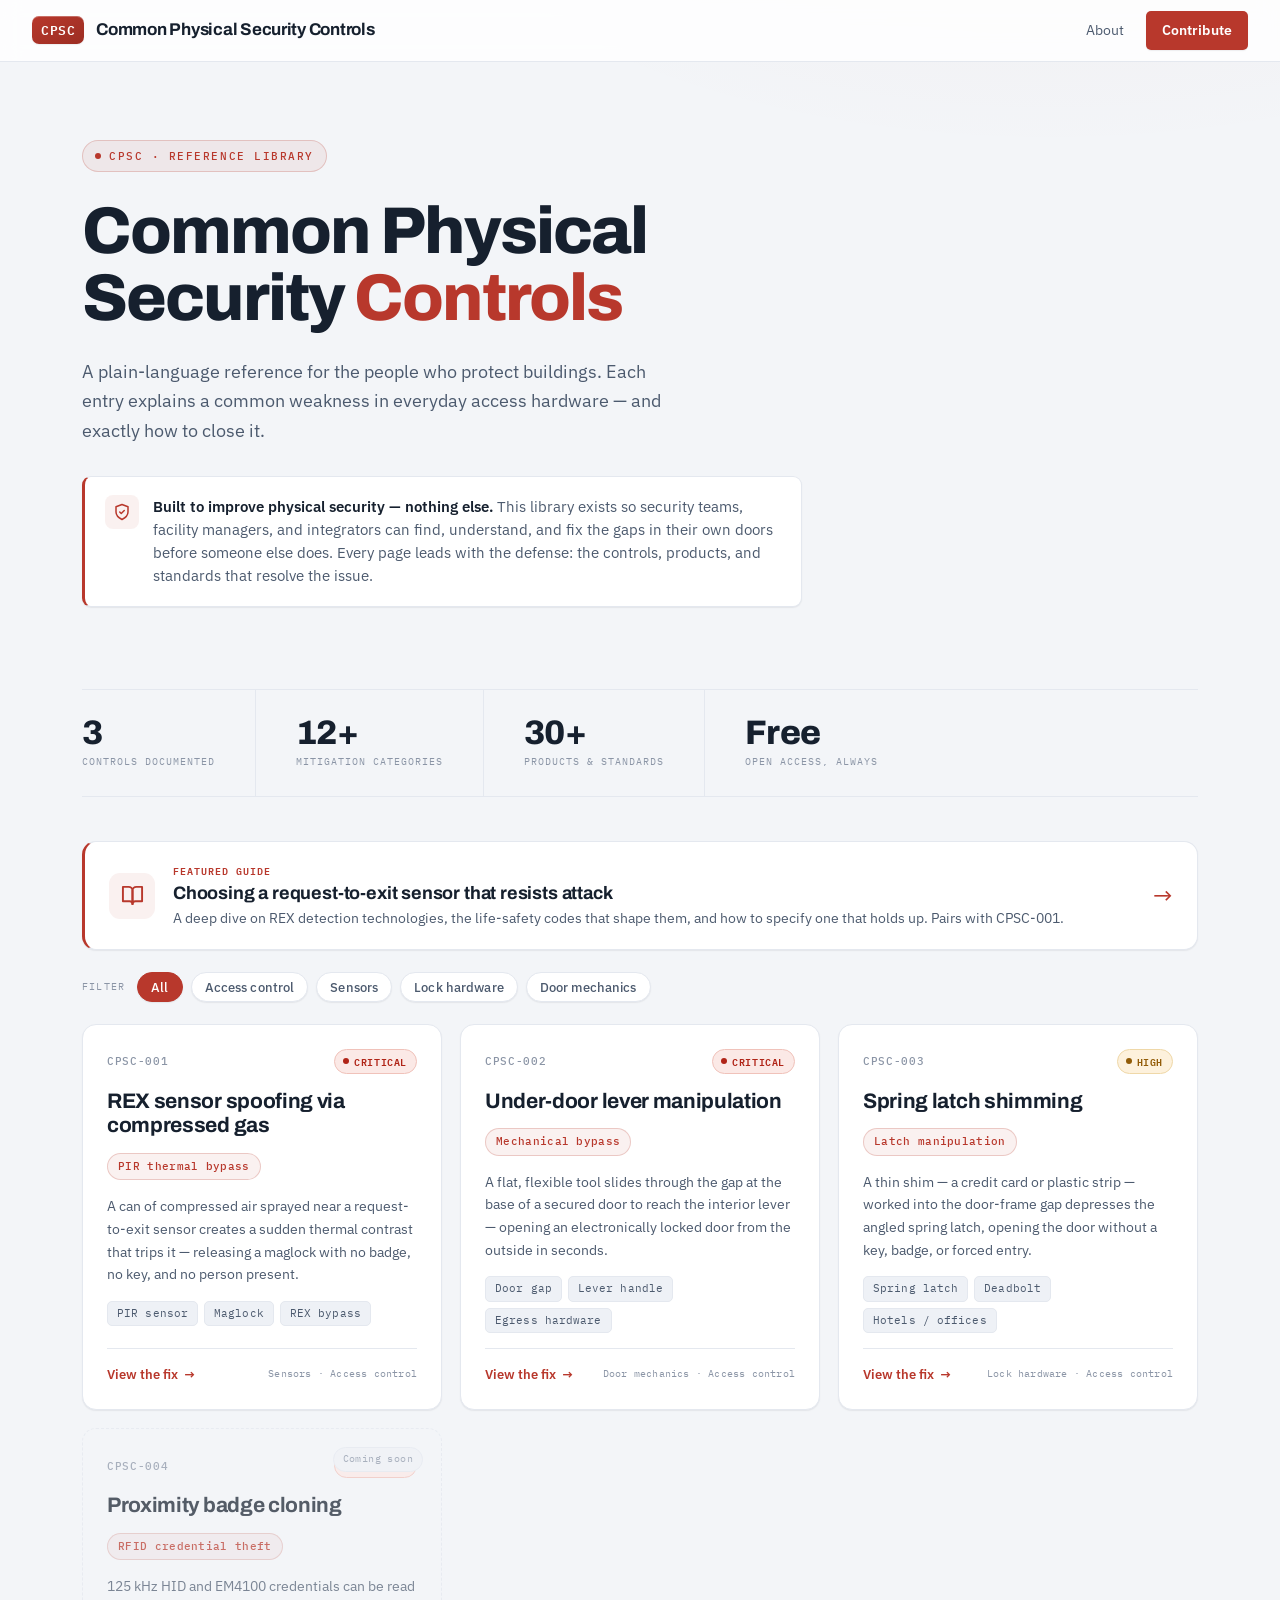
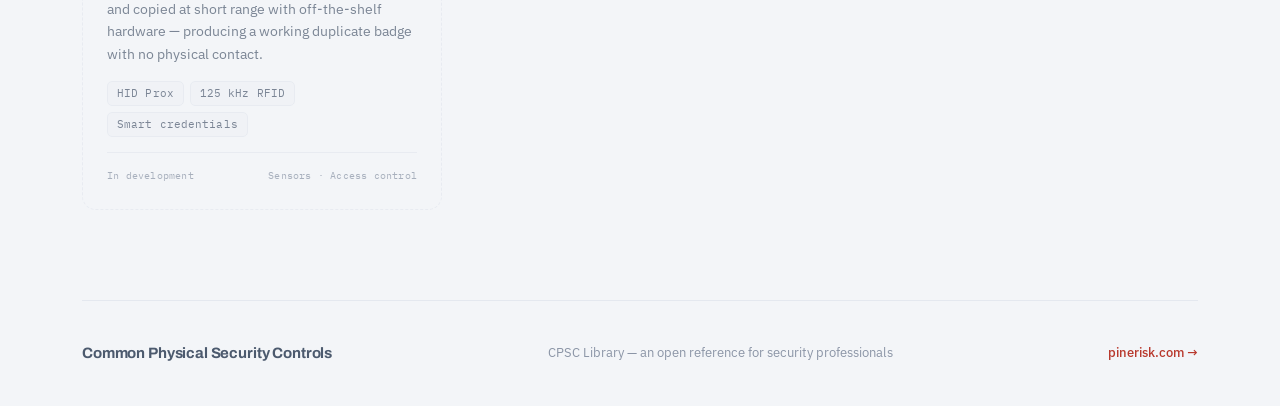
==== commit 35b6b3d0: "Reframe as a UMN faculty project; add About/lab page; reconcile canned-air - Reframe branding: drop " ====
--- a/index.html
+++ b/index.html
@@ -228,8 +228,8 @@
       <span class="logo-word">Common Physical Security Controls</span>
     </a>
     <nav class="header-nav">
-      <a href="https://pinerisk.com">pinerisk.com</a>
-      <a href="https://pinerisk.com/contact" class="btn-cta">Work with us</a>
+      <a href="about.html">About</a>
+      <a href="about.html#contribute" class="btn-cta">Contribute</a>
     </nav>
   </header>
 
@@ -287,7 +287,7 @@
       </div>
       <div>
         <div class="dd-eyebrow">Featured guide</div>
-        <div class="dd-title">Choosing a request-to-exit sensor that can&rsquo;t be fooled</div>
+        <div class="dd-title">Choosing a request-to-exit sensor that resists attack</div>
         <div class="dd-desc">A deep dive on REX detection technologies, the life-safety codes that shape them, and how to specify one that holds up. Pairs with CPSC-001.</div>
       </div>
       <span class="dd-arrow" aria-hidden="true">&rarr;</span>
@@ -406,7 +406,7 @@
 
   <footer class="page-wrap">
     <div class="site-footer">
-      <span class="footer-brand">Pine Risk Management</span>
+      <span class="footer-brand">Common Physical Security Controls</span>
       <span>CPSC Library — an open reference for security professionals</span>
       <a href="https://pinerisk.com" class="footer-link">pinerisk.com →</a>
     </div>
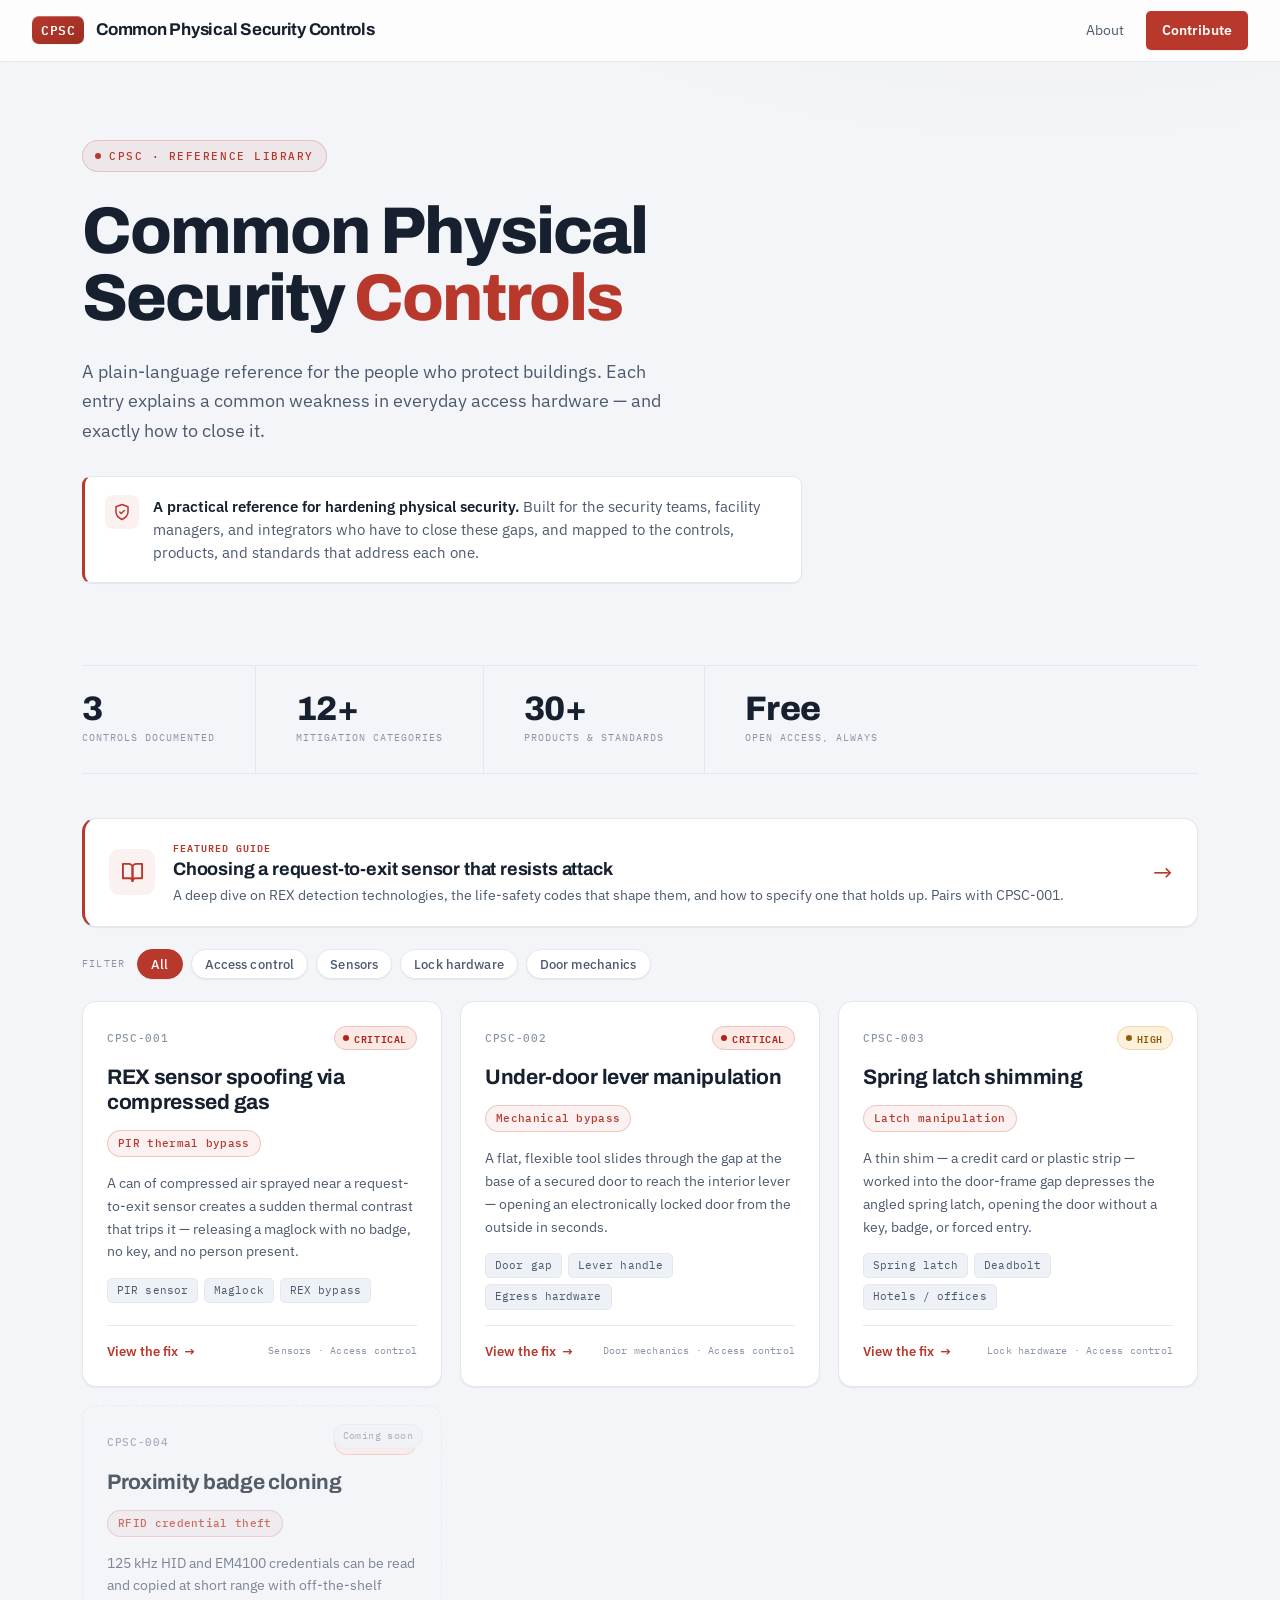
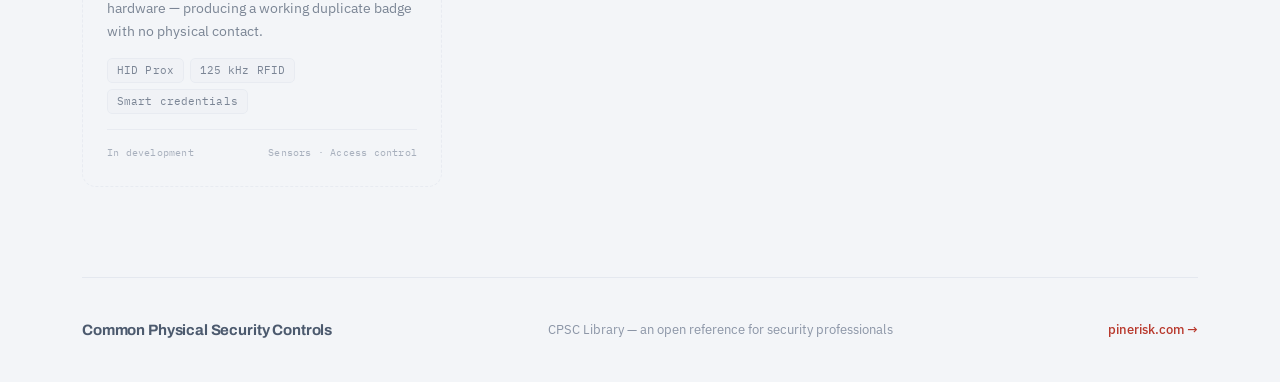
==== commit 87fb1d08: "Reframe copy: managed-by-Shawn About, no testing claims, prevention focus - Index mission line rewri" ====
--- a/index.html
+++ b/index.html
@@ -252,10 +252,9 @@
           </svg>
         </div>
         <p>
-          <strong>Built to improve physical security — nothing else.</strong>
-          This library exists so security teams, facility managers, and integrators can find,
-          understand, and fix the gaps in their own doors before someone else does. Every page
-          leads with the defense: the controls, products, and standards that resolve the issue.
+          <strong>A practical reference for hardening physical security.</strong>
+          Built for the security teams, facility managers, and integrators who have to close
+          these gaps, and mapped to the controls, products, and standards that address each one.
         </p>
       </div>
     </section>
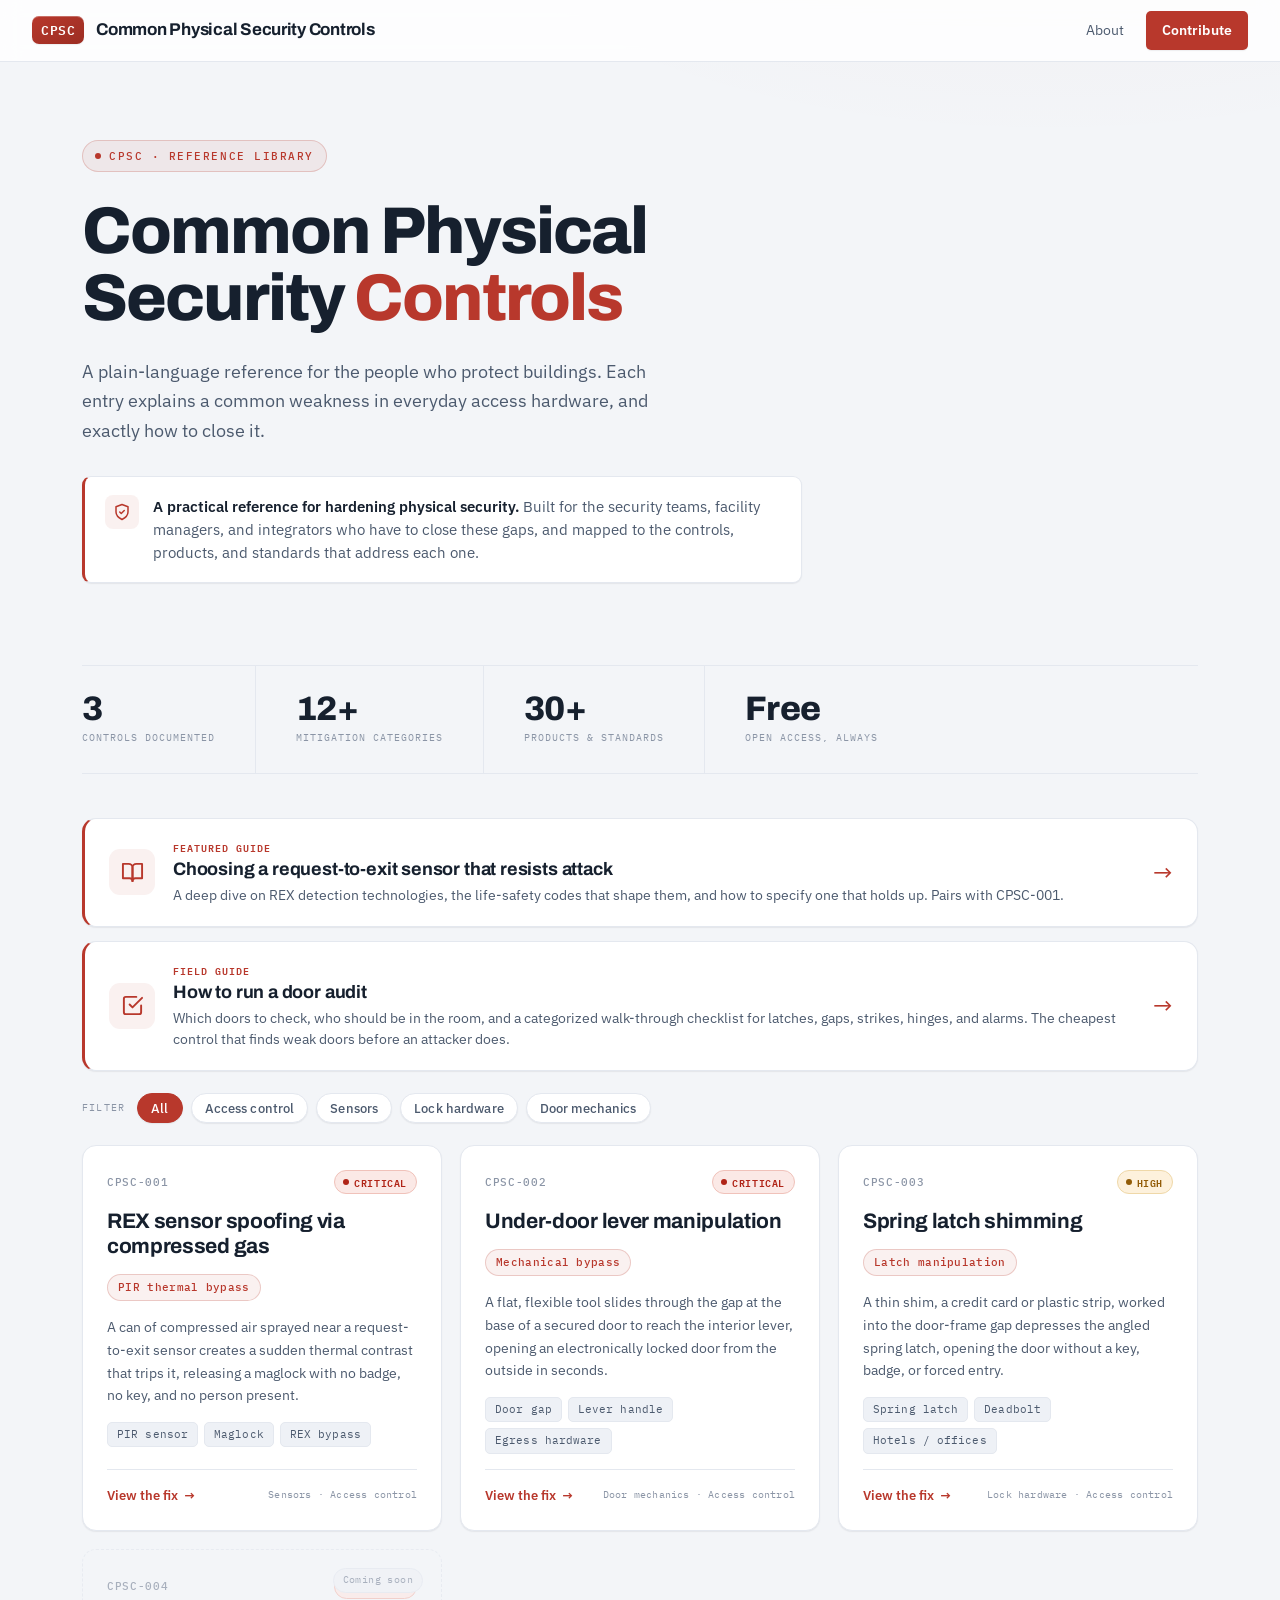
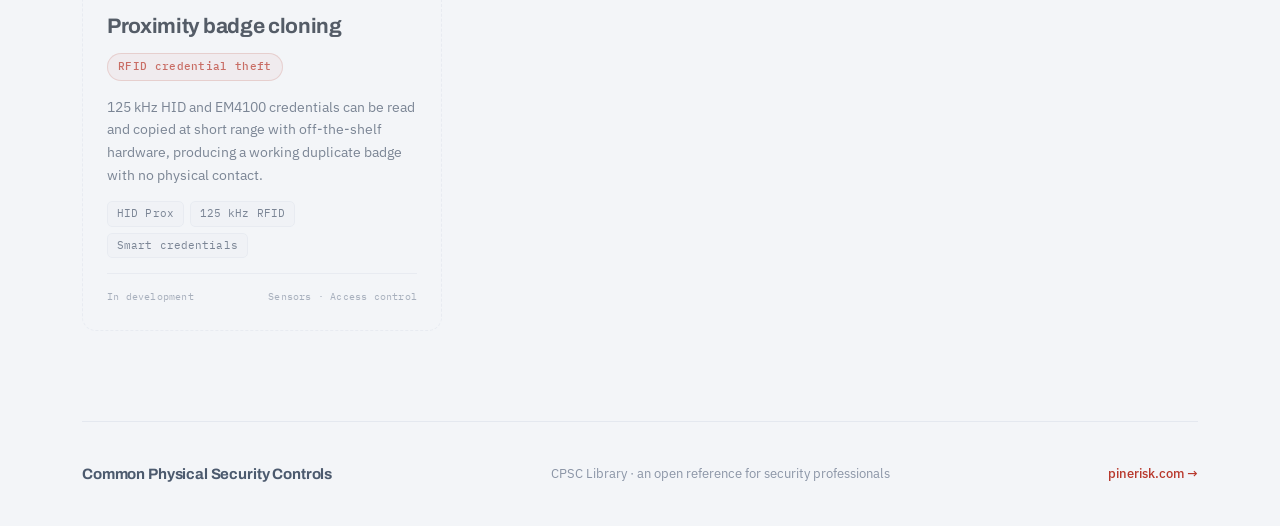
==== commit 1403a1ce: "Add door-audit guide, clarify A156.31, simplify titles, add UDT videos New door-audits.html field gu" ====
--- a/index.html
+++ b/index.html
@@ -3,7 +3,7 @@
 <head>
   <meta charset="UTF-8">
   <meta name="viewport" content="width=device-width, initial-scale=1.0">
-  <title>CPSC — Physical Security Controls Reference</title>
+  <title>CPSC · Physical Security Controls Reference</title>
   <meta name="description" content="A defensive reference library for physical security teams. Each entry pairs a common weakness with the controls, products, and standards that close it.">
   <link rel="stylesheet" href="style.css">
   <style>
@@ -241,7 +241,7 @@
       <h1>Common Physical Security <em>Controls</em></h1>
       <p class="hero-desc">
         A plain-language reference for the people who protect buildings. Each entry explains
-        a common weakness in everyday access hardware — and exactly how to close it.
+        a common weakness in everyday access hardware, and exactly how to close it.
       </p>
 
       <div class="mission">
@@ -292,6 +292,19 @@
       <span class="dd-arrow" aria-hidden="true">&rarr;</span>
     </a>
 
+    <!-- Featured guide: door audits -->
+    <a class="deepdive-cta" href="door-audits.html" style="margin: 14px 0 4px;">
+      <div class="dd-icon" aria-hidden="true">
+        <svg viewBox="0 0 24 24" fill="none" stroke="currentColor" stroke-width="2" stroke-linecap="round" stroke-linejoin="round"><path d="M9 11l3 3L22 4"/><path d="M21 12v7a2 2 0 0 1-2 2H5a2 2 0 0 1-2-2V5a2 2 0 0 1 2-2h11"/></svg>
+      </div>
+      <div>
+        <div class="dd-eyebrow">Field guide</div>
+        <div class="dd-title">How to run a door audit</div>
+        <div class="dd-desc">Which doors to check, who should be in the room, and a categorized walk-through checklist for latches, gaps, strikes, hinges, and alarms. The cheapest control that finds weak doors before an attacker does.</div>
+      </div>
+      <span class="dd-arrow" aria-hidden="true">&rarr;</span>
+    </a>
+
     <!-- Filter + Grid -->
     <div class="vuln-grid-section">
       <div class="filter-bar">
@@ -315,7 +328,7 @@
           <div class="card-vector-tag">PIR thermal bypass</div>
           <p class="card-desc">
             A can of compressed air sprayed near a request-to-exit sensor creates a sudden thermal
-            contrast that trips it — releasing a maglock with no badge, no key, and no person present.
+            contrast that trips it, releasing a maglock with no badge, no key, and no person present.
           </p>
           <div class="card-tags">
             <span class="tag">PIR sensor</span>
@@ -338,7 +351,7 @@
           <div class="card-vector-tag">Mechanical bypass</div>
           <p class="card-desc">
             A flat, flexible tool slides through the gap at the base of a secured door to reach the
-            interior lever — opening an electronically locked door from the outside in seconds.
+            interior lever, opening an electronically locked door from the outside in seconds.
           </p>
           <div class="card-tags">
             <span class="tag">Door gap</span>
@@ -360,7 +373,7 @@
           <div class="card-title">Spring latch shimming</div>
           <div class="card-vector-tag">Latch manipulation</div>
           <p class="card-desc">
-            A thin shim — a credit card or plastic strip — worked into the door-frame gap depresses
+            A thin shim, a credit card or plastic strip, worked into the door-frame gap depresses
             the angled spring latch, opening the door without a key, badge, or forced entry.
           </p>
           <div class="card-tags">
@@ -385,7 +398,7 @@
           <div class="card-vector-tag">RFID credential theft</div>
           <p class="card-desc">
             125 kHz HID and EM4100 credentials can be read and copied at short range with off-the-shelf
-            hardware — producing a working duplicate badge with no physical contact.
+            hardware, producing a working duplicate badge with no physical contact.
           </p>
           <div class="card-tags">
             <span class="tag">HID Prox</span>
@@ -406,7 +419,7 @@
   <footer class="page-wrap">
     <div class="site-footer">
       <span class="footer-brand">Common Physical Security Controls</span>
-      <span>CPSC Library — an open reference for security professionals</span>
+      <span>CPSC Library · an open reference for security professionals</span>
       <a href="https://pinerisk.com" class="footer-link">pinerisk.com →</a>
     </div>
   </footer>
--- a/style.css
+++ b/style.css
@@ -1078,6 +1078,33 @@
 .deepdive-cta:hover .dd-arrow { transform: translateX(4px); }
 @media (max-width: 600px) { .dd-arrow { display: none; } .deepdive-cta { gap: 14px; padding: 18px; } }
 
+/* ---- Video embeds ---- */
+.video-grid {
+  display: grid;
+  grid-template-columns: repeat(auto-fit, minmax(320px, 1fr));
+  gap: 24px;
+}
+.video-item { display: flex; flex-direction: column; gap: 12px; }
+.video-frame {
+  position: relative;
+  width: 100%;
+  aspect-ratio: 16 / 9;
+  border-radius: var(--r-md);
+  overflow: hidden;
+  border: 1px solid var(--border);
+  background: #0c1017;
+  box-shadow: var(--shadow-sm);
+}
+.video-frame iframe {
+  position: absolute;
+  inset: 0;
+  width: 100%;
+  height: 100%;
+  border: 0;
+}
+.video-cap { font-size: 14px; color: var(--text-secondary); line-height: 1.5; }
+.video-cap strong { color: var(--text-primary); font-weight: 600; }
+
 @media (prefers-reduced-motion: reduce) {
   * { transition: none !important; scroll-behavior: auto !important; }
 }
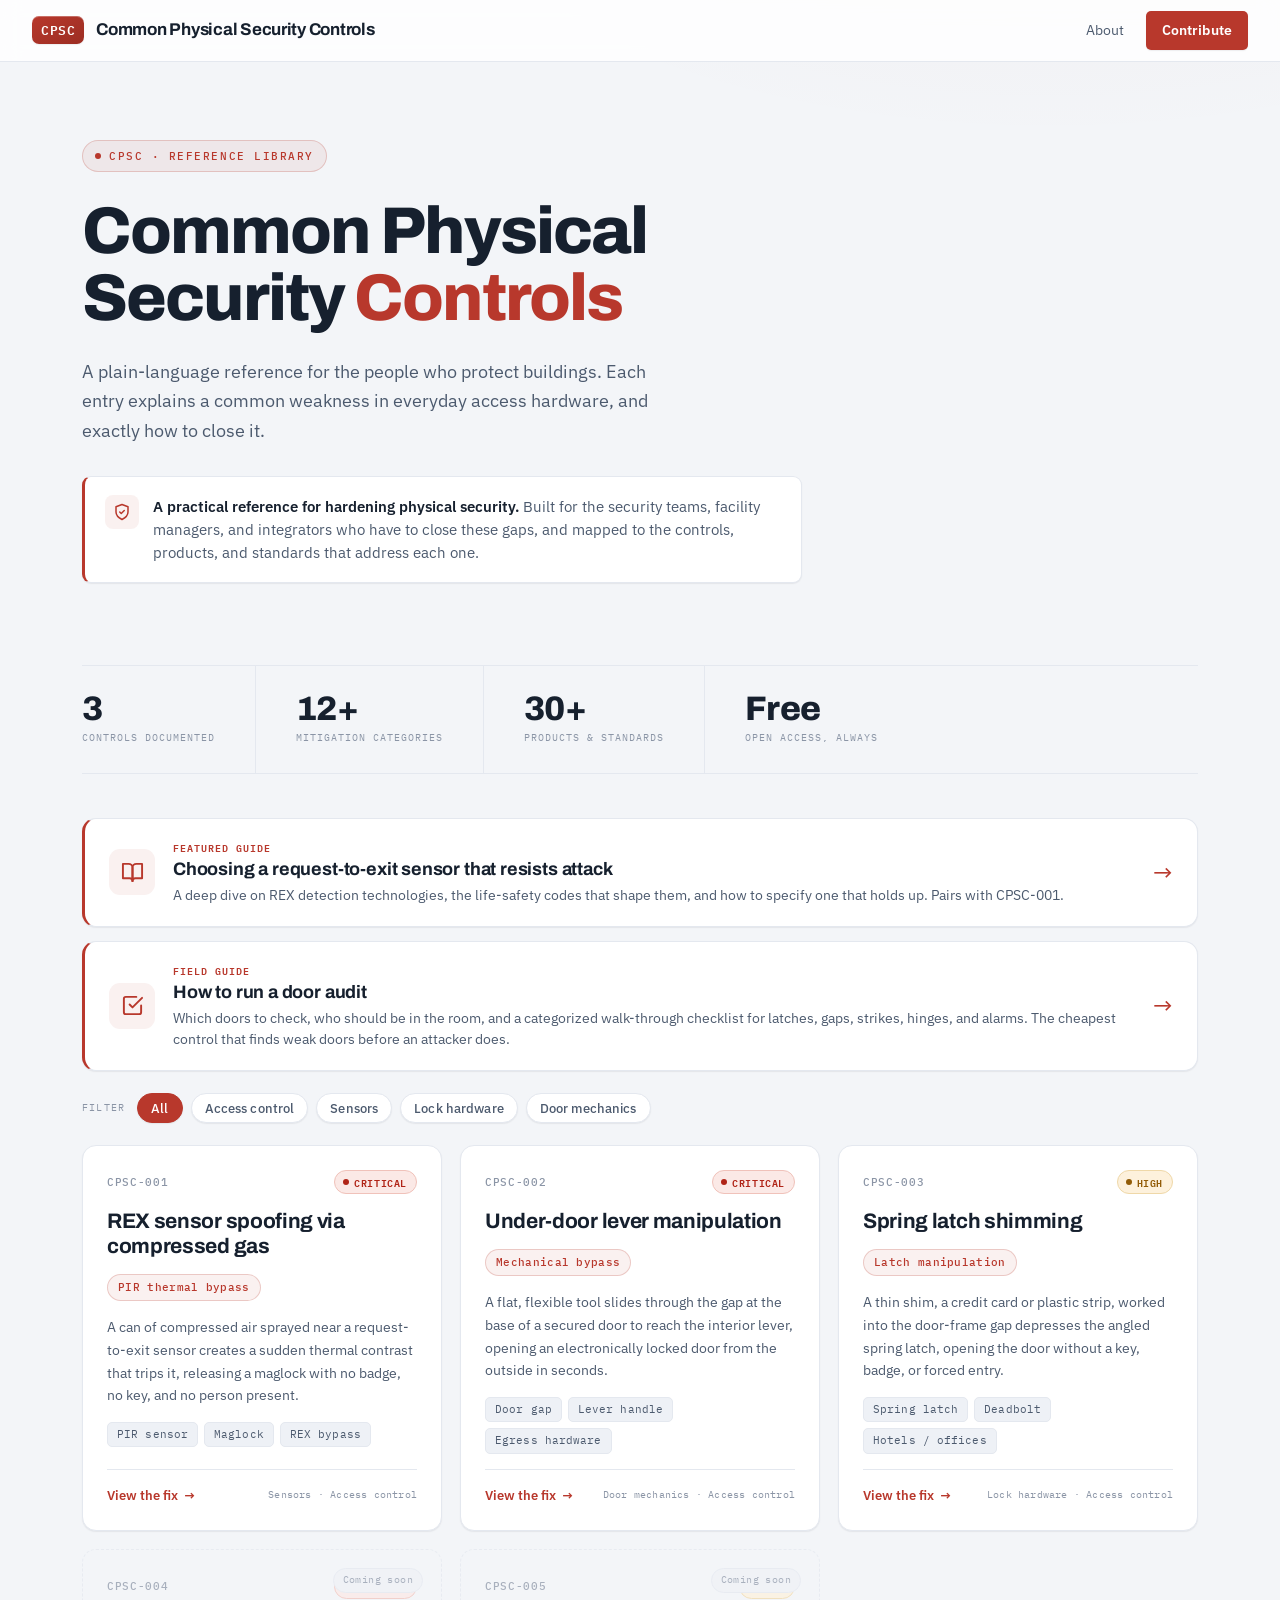
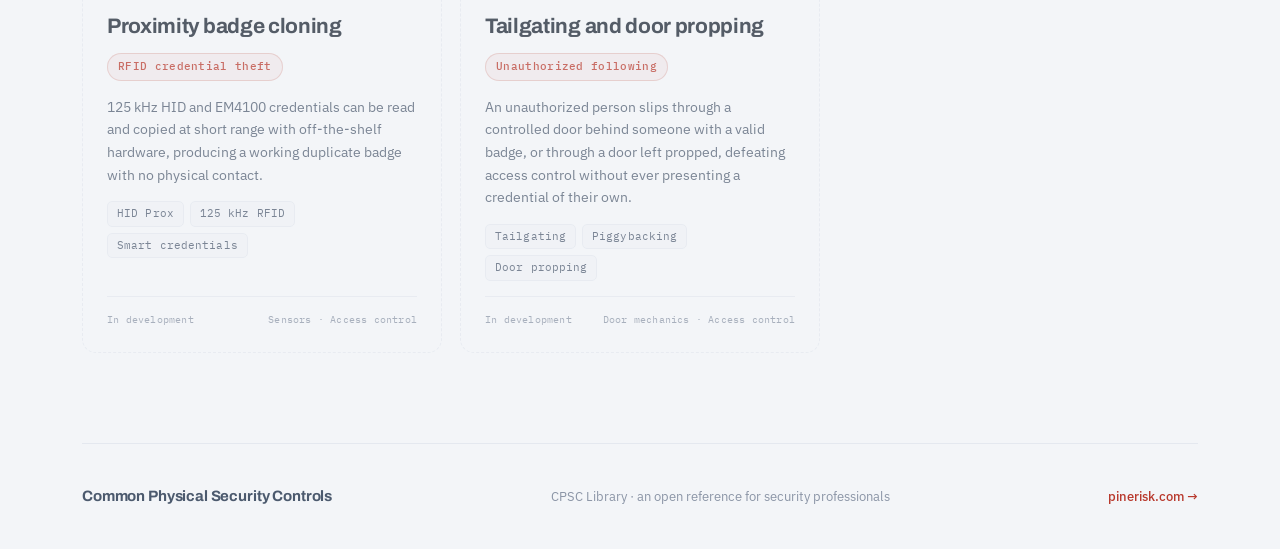
==== commit 7f70f6ad: "Move REX gas-spoof videos to canned-air page, add tailgating coming-soon The two compressed-gas demo" ====
--- a/index.html
+++ b/index.html
@@ -411,6 +411,31 @@
           </div>
         </div>
 
+        <!-- CPSC-005 coming soon -->
+        <div class="vuln-card coming-soon" data-cats="access-control door">
+          <div class="coming-soon-label">Coming soon</div>
+          <div class="card-top">
+            <span class="card-number">CPSC-005</span>
+            <span class="severity-badge sev-high">High</span>
+          </div>
+          <div class="card-title">Tailgating and door propping</div>
+          <div class="card-vector-tag">Unauthorized following</div>
+          <p class="card-desc">
+            An unauthorized person slips through a controlled door behind someone with a valid
+            badge, or through a door left propped, defeating access control without ever presenting
+            a credential of their own.
+          </p>
+          <div class="card-tags">
+            <span class="tag">Tailgating</span>
+            <span class="tag">Piggybacking</span>
+            <span class="tag">Door propping</span>
+          </div>
+          <div class="card-footer">
+            <span class="card-meta" style="color: var(--text-muted)">In development</span>
+            <span class="card-meta">Door mechanics · Access control</span>
+          </div>
+        </div>
+
       </div><!-- /card-grid -->
     </div>
 
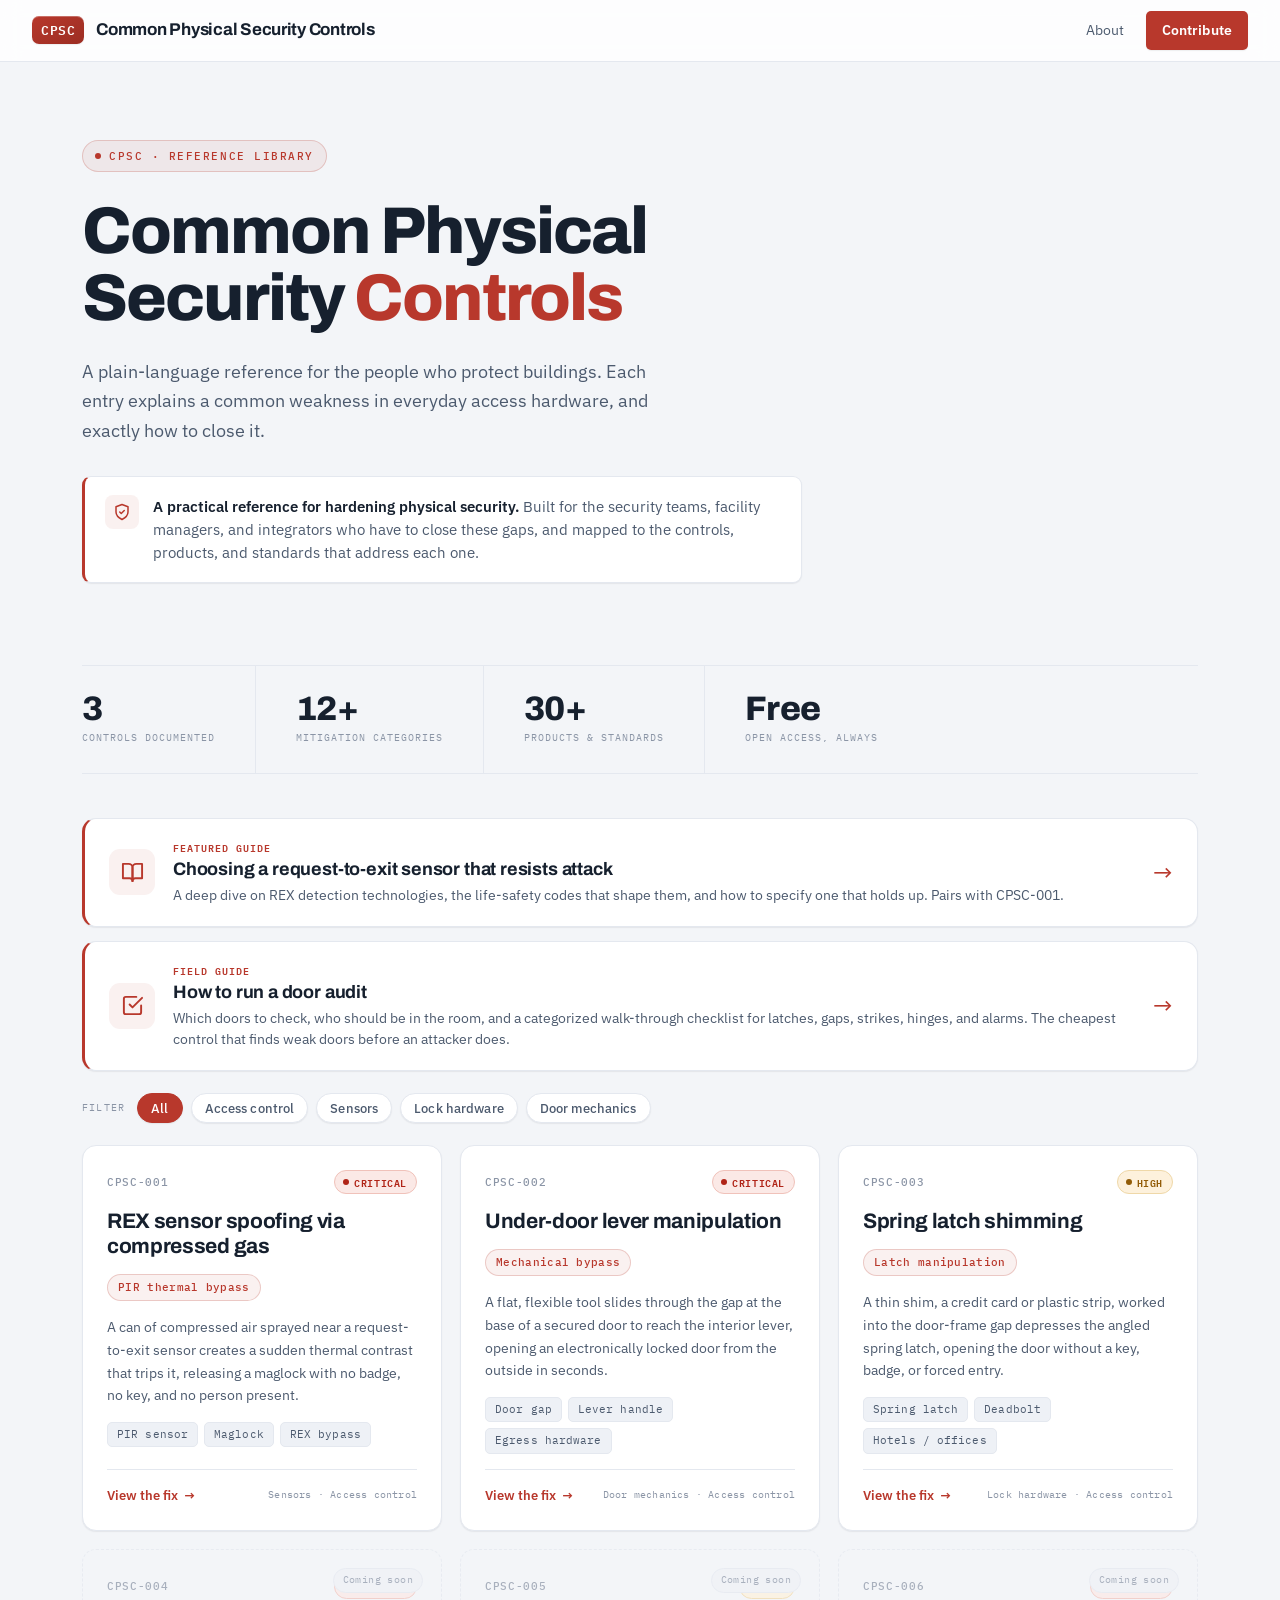
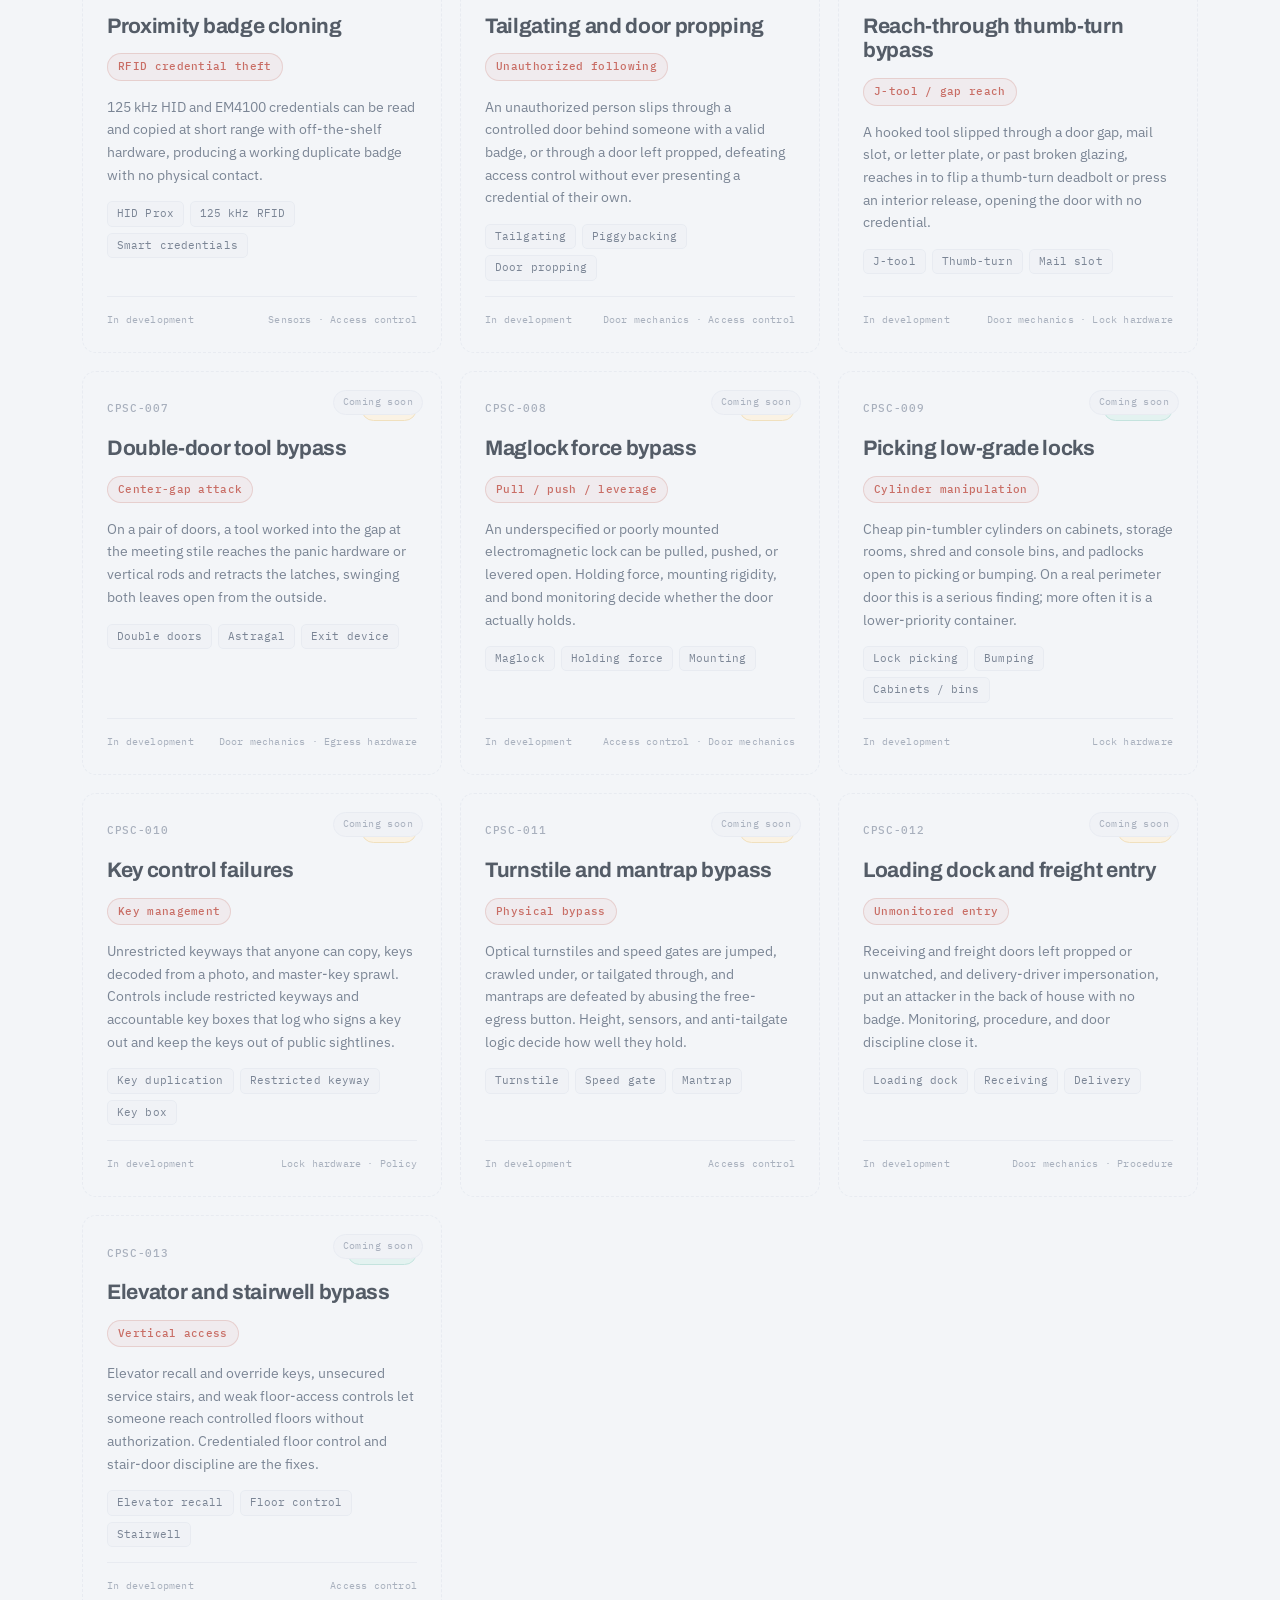
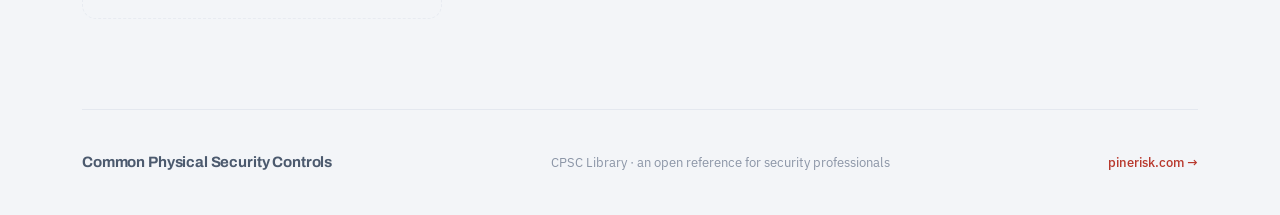
==== commit 3bc538e5: "Add CPSC-006 through CPSC-013 as coming-soon entries Queue eight new findings: reach-through thumb-t" ====
--- a/index.html
+++ b/index.html
@@ -436,6 +436,206 @@
           </div>
         </div>
 
+        <!-- CPSC-006 coming soon -->
+        <div class="vuln-card coming-soon" data-cats="access-control door lock">
+          <div class="coming-soon-label">Coming soon</div>
+          <div class="card-top">
+            <span class="card-number">CPSC-006</span>
+            <span class="severity-badge sev-critical">Critical</span>
+          </div>
+          <div class="card-title">Reach-through thumb-turn bypass</div>
+          <div class="card-vector-tag">J-tool / gap reach</div>
+          <p class="card-desc">
+            A hooked tool slipped through a door gap, mail slot, or letter plate, or past broken
+            glazing, reaches in to flip a thumb-turn deadbolt or press an interior release, opening
+            the door with no credential.
+          </p>
+          <div class="card-tags">
+            <span class="tag">J-tool</span>
+            <span class="tag">Thumb-turn</span>
+            <span class="tag">Mail slot</span>
+          </div>
+          <div class="card-footer">
+            <span class="card-meta" style="color: var(--text-muted)">In development</span>
+            <span class="card-meta">Door mechanics · Lock hardware</span>
+          </div>
+        </div>
+
+        <!-- CPSC-007 coming soon -->
+        <div class="vuln-card coming-soon" data-cats="access-control door">
+          <div class="coming-soon-label">Coming soon</div>
+          <div class="card-top">
+            <span class="card-number">CPSC-007</span>
+            <span class="severity-badge sev-high">High</span>
+          </div>
+          <div class="card-title">Double-door tool bypass</div>
+          <div class="card-vector-tag">Center-gap attack</div>
+          <p class="card-desc">
+            On a pair of doors, a tool worked into the gap at the meeting stile reaches the panic
+            hardware or vertical rods and retracts the latches, swinging both leaves open from the
+            outside.
+          </p>
+          <div class="card-tags">
+            <span class="tag">Double doors</span>
+            <span class="tag">Astragal</span>
+            <span class="tag">Exit device</span>
+          </div>
+          <div class="card-footer">
+            <span class="card-meta" style="color: var(--text-muted)">In development</span>
+            <span class="card-meta">Door mechanics · Egress hardware</span>
+          </div>
+        </div>
+
+        <!-- CPSC-008 coming soon -->
+        <div class="vuln-card coming-soon" data-cats="access-control door">
+          <div class="coming-soon-label">Coming soon</div>
+          <div class="card-top">
+            <span class="card-number">CPSC-008</span>
+            <span class="severity-badge sev-high">High</span>
+          </div>
+          <div class="card-title">Maglock force bypass</div>
+          <div class="card-vector-tag">Pull / push / leverage</div>
+          <p class="card-desc">
+            An underspecified or poorly mounted electromagnetic lock can be pulled, pushed, or
+            levered open. Holding force, mounting rigidity, and bond monitoring decide whether the
+            door actually holds.
+          </p>
+          <div class="card-tags">
+            <span class="tag">Maglock</span>
+            <span class="tag">Holding force</span>
+            <span class="tag">Mounting</span>
+          </div>
+          <div class="card-footer">
+            <span class="card-meta" style="color: var(--text-muted)">In development</span>
+            <span class="card-meta">Access control · Door mechanics</span>
+          </div>
+        </div>
+
+        <!-- CPSC-009 coming soon -->
+        <div class="vuln-card coming-soon" data-cats="lock">
+          <div class="coming-soon-label">Coming soon</div>
+          <div class="card-top">
+            <span class="card-number">CPSC-009</span>
+            <span class="severity-badge sev-medium">Medium</span>
+          </div>
+          <div class="card-title">Picking low-grade locks</div>
+          <div class="card-vector-tag">Cylinder manipulation</div>
+          <p class="card-desc">
+            Cheap pin-tumbler cylinders on cabinets, storage rooms, shred and console bins, and
+            padlocks open to picking or bumping. On a real perimeter door this is a serious finding;
+            more often it is a lower-priority container.
+          </p>
+          <div class="card-tags">
+            <span class="tag">Lock picking</span>
+            <span class="tag">Bumping</span>
+            <span class="tag">Cabinets / bins</span>
+          </div>
+          <div class="card-footer">
+            <span class="card-meta" style="color: var(--text-muted)">In development</span>
+            <span class="card-meta">Lock hardware</span>
+          </div>
+        </div>
+
+        <!-- CPSC-010 coming soon -->
+        <div class="vuln-card coming-soon" data-cats="lock">
+          <div class="coming-soon-label">Coming soon</div>
+          <div class="card-top">
+            <span class="card-number">CPSC-010</span>
+            <span class="severity-badge sev-high">High</span>
+          </div>
+          <div class="card-title">Key control failures</div>
+          <div class="card-vector-tag">Key management</div>
+          <p class="card-desc">
+            Unrestricted keyways that anyone can copy, keys decoded from a photo, and master-key
+            sprawl. Controls include restricted keyways and accountable key boxes that log who signs
+            a key out and keep the keys out of public sightlines.
+          </p>
+          <div class="card-tags">
+            <span class="tag">Key duplication</span>
+            <span class="tag">Restricted keyway</span>
+            <span class="tag">Key box</span>
+          </div>
+          <div class="card-footer">
+            <span class="card-meta" style="color: var(--text-muted)">In development</span>
+            <span class="card-meta">Lock hardware · Policy</span>
+          </div>
+        </div>
+
+        <!-- CPSC-011 coming soon -->
+        <div class="vuln-card coming-soon" data-cats="access-control">
+          <div class="coming-soon-label">Coming soon</div>
+          <div class="card-top">
+            <span class="card-number">CPSC-011</span>
+            <span class="severity-badge sev-high">High</span>
+          </div>
+          <div class="card-title">Turnstile and mantrap bypass</div>
+          <div class="card-vector-tag">Physical bypass</div>
+          <p class="card-desc">
+            Optical turnstiles and speed gates are jumped, crawled under, or tailgated through, and
+            mantraps are defeated by abusing the free-egress button. Height, sensors, and
+            anti-tailgate logic decide how well they hold.
+          </p>
+          <div class="card-tags">
+            <span class="tag">Turnstile</span>
+            <span class="tag">Speed gate</span>
+            <span class="tag">Mantrap</span>
+          </div>
+          <div class="card-footer">
+            <span class="card-meta" style="color: var(--text-muted)">In development</span>
+            <span class="card-meta">Access control</span>
+          </div>
+        </div>
+
+        <!-- CPSC-012 coming soon -->
+        <div class="vuln-card coming-soon" data-cats="access-control door">
+          <div class="coming-soon-label">Coming soon</div>
+          <div class="card-top">
+            <span class="card-number">CPSC-012</span>
+            <span class="severity-badge sev-high">High</span>
+          </div>
+          <div class="card-title">Loading dock and freight entry</div>
+          <div class="card-vector-tag">Unmonitored entry</div>
+          <p class="card-desc">
+            Receiving and freight doors left propped or unwatched, and delivery-driver
+            impersonation, put an attacker in the back of house with no badge. Monitoring,
+            procedure, and door discipline close it.
+          </p>
+          <div class="card-tags">
+            <span class="tag">Loading dock</span>
+            <span class="tag">Receiving</span>
+            <span class="tag">Delivery</span>
+          </div>
+          <div class="card-footer">
+            <span class="card-meta" style="color: var(--text-muted)">In development</span>
+            <span class="card-meta">Door mechanics · Procedure</span>
+          </div>
+        </div>
+
+        <!-- CPSC-013 coming soon -->
+        <div class="vuln-card coming-soon" data-cats="access-control">
+          <div class="coming-soon-label">Coming soon</div>
+          <div class="card-top">
+            <span class="card-number">CPSC-013</span>
+            <span class="severity-badge sev-medium">Medium</span>
+          </div>
+          <div class="card-title">Elevator and stairwell bypass</div>
+          <div class="card-vector-tag">Vertical access</div>
+          <p class="card-desc">
+            Elevator recall and override keys, unsecured service stairs, and weak floor-access
+            controls let someone reach controlled floors without authorization. Credentialed floor
+            control and stair-door discipline are the fixes.
+          </p>
+          <div class="card-tags">
+            <span class="tag">Elevator recall</span>
+            <span class="tag">Floor control</span>
+            <span class="tag">Stairwell</span>
+          </div>
+          <div class="card-footer">
+            <span class="card-meta" style="color: var(--text-muted)">In development</span>
+            <span class="card-meta">Access control</span>
+          </div>
+        </div>
+
       </div><!-- /card-grid -->
     </div>
 
@@ -452,7 +652,7 @@
   <script>
     // Category filter
     const btns = document.querySelectorAll('.filter-btn');
-    const cards = document.querySelectorAll('#vuln-grid .vuln-card:not(.coming-soon)');
+    const cards = document.querySelectorAll('#vuln-grid .vuln-card');
 
     btns.forEach(btn => {
       btn.addEventListener('click', () => {
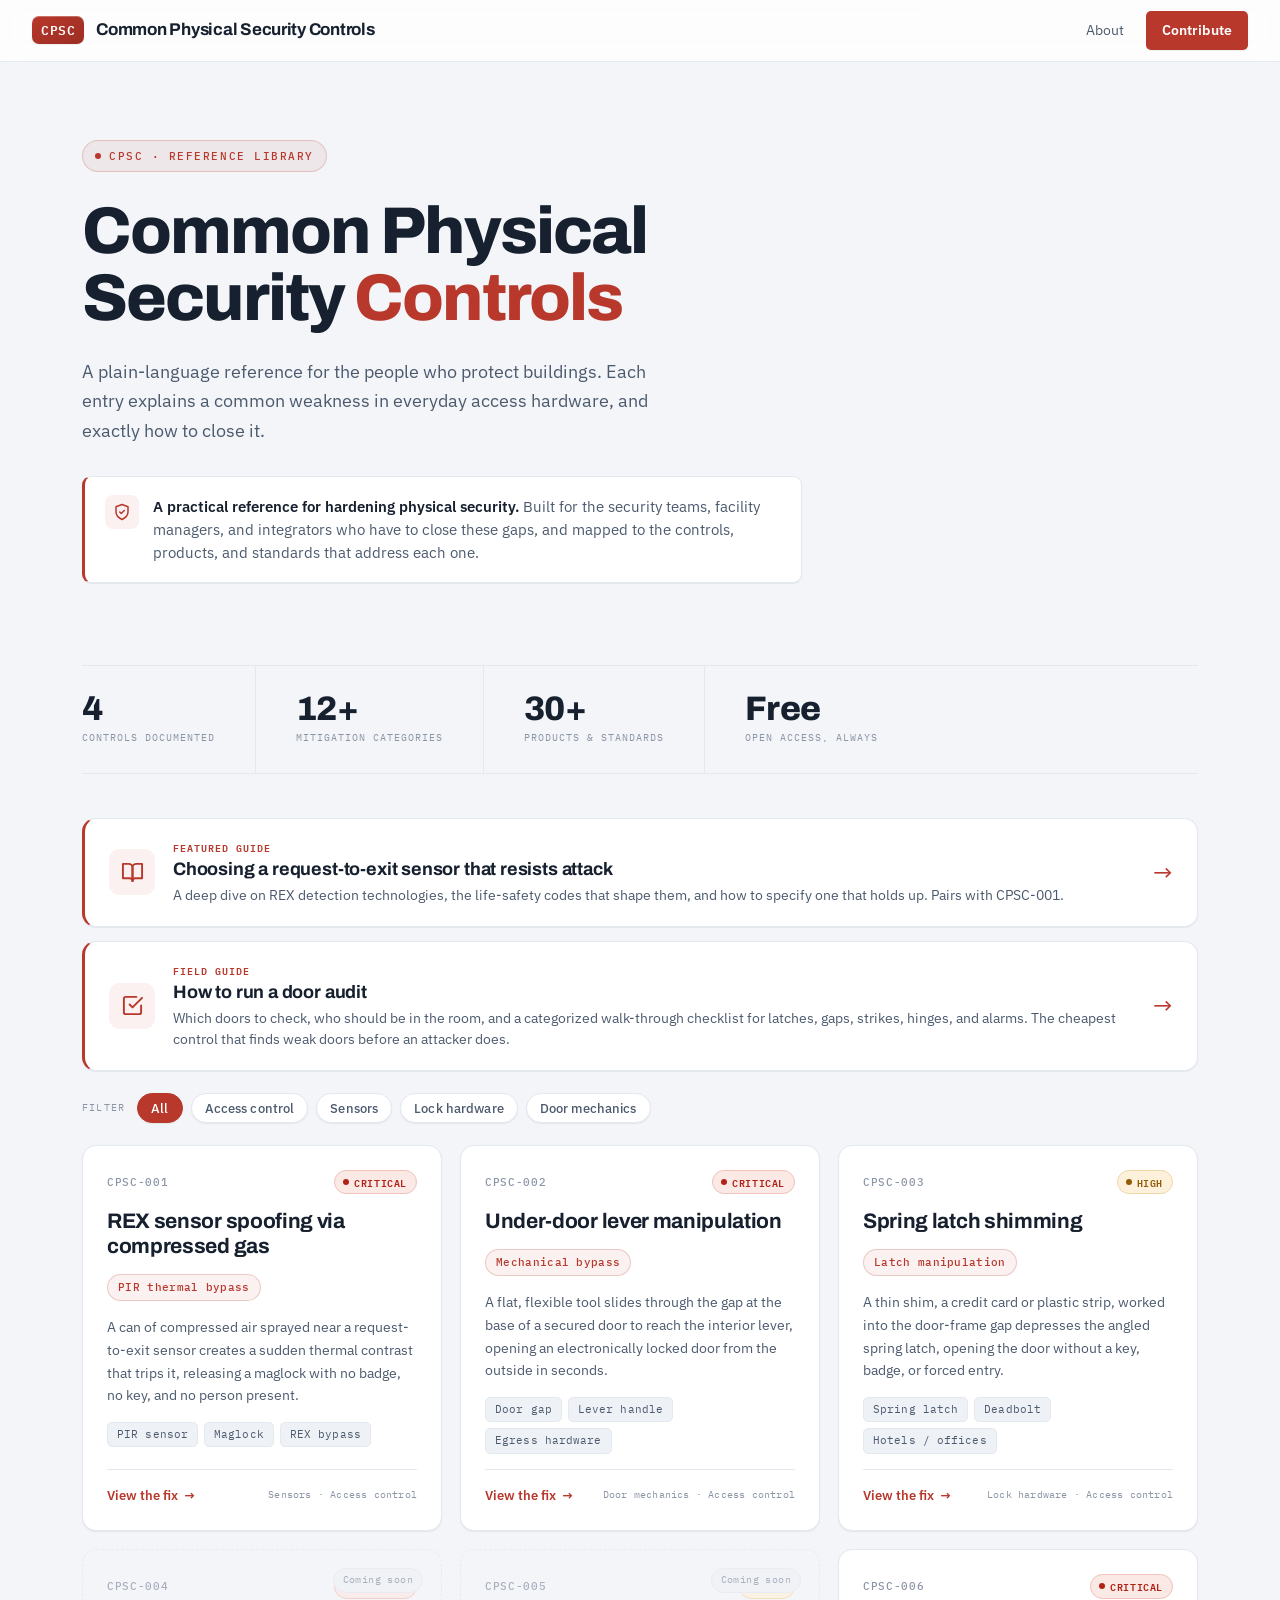
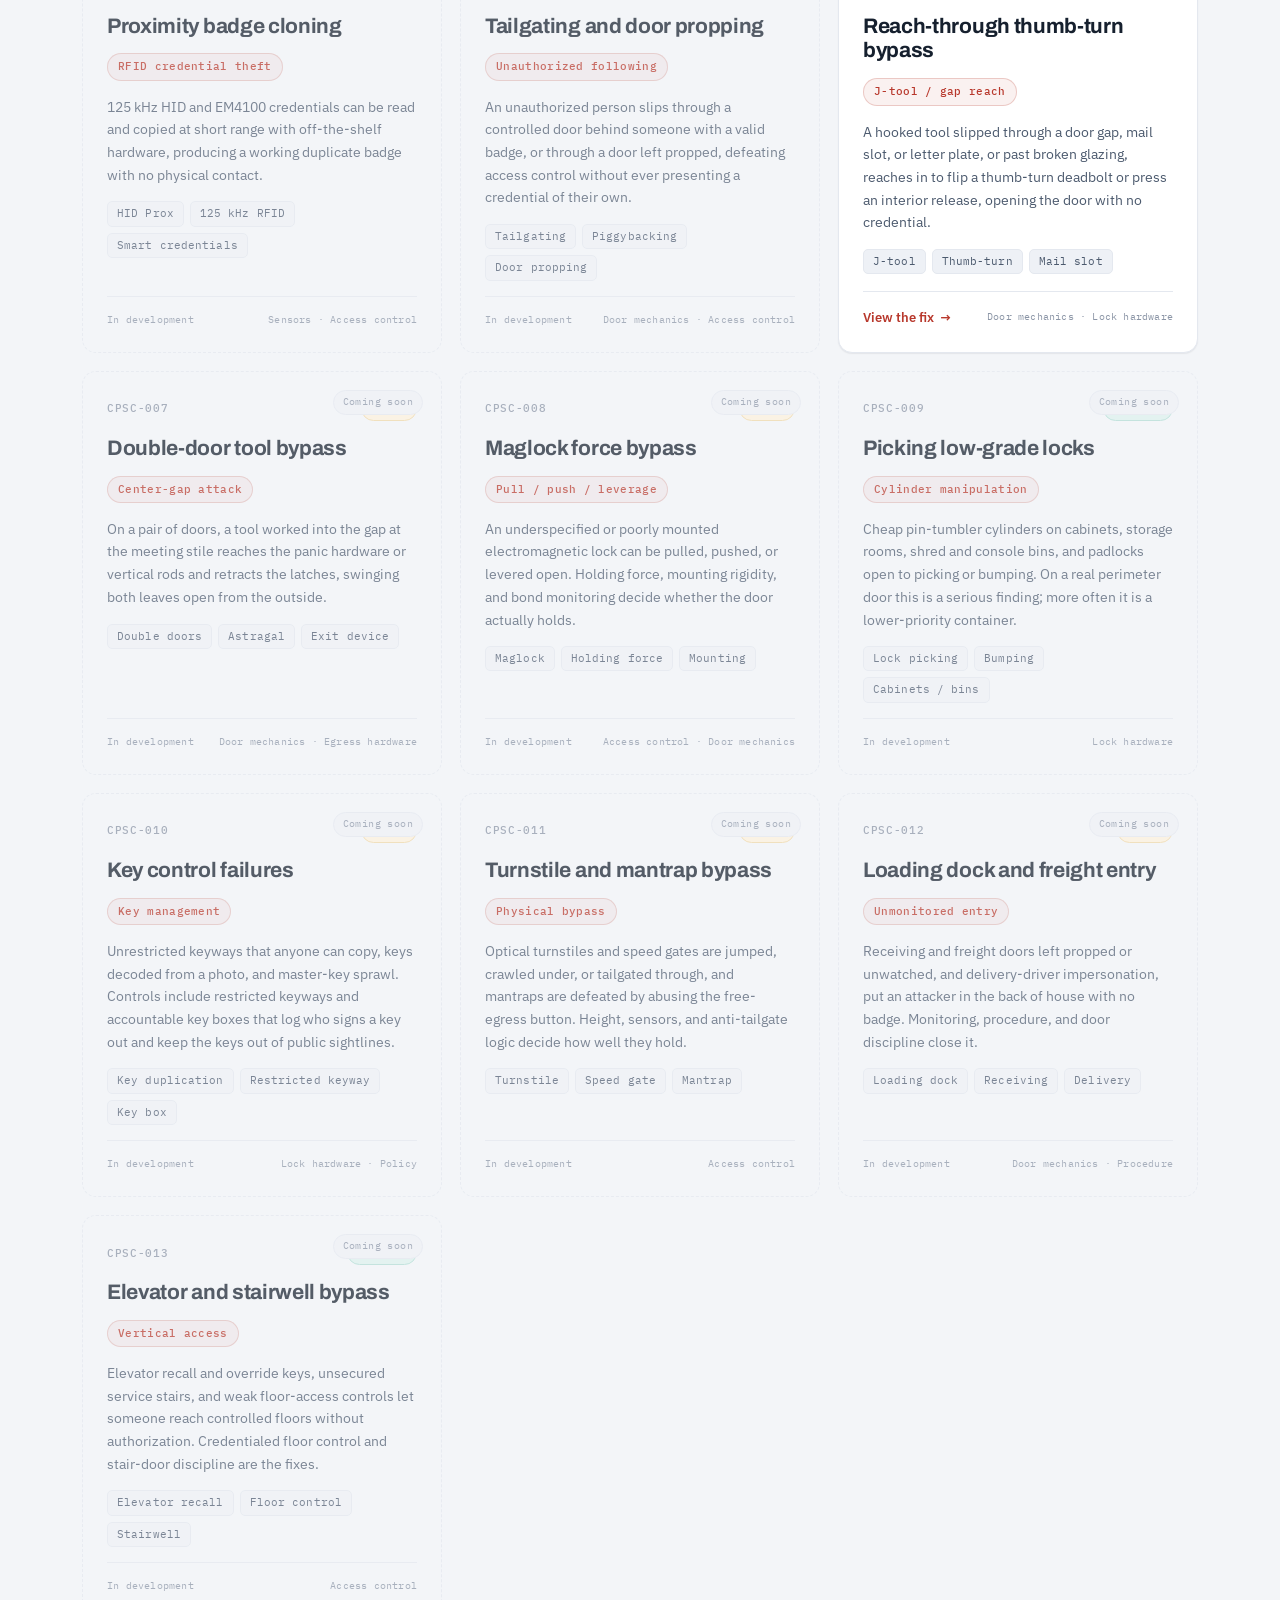
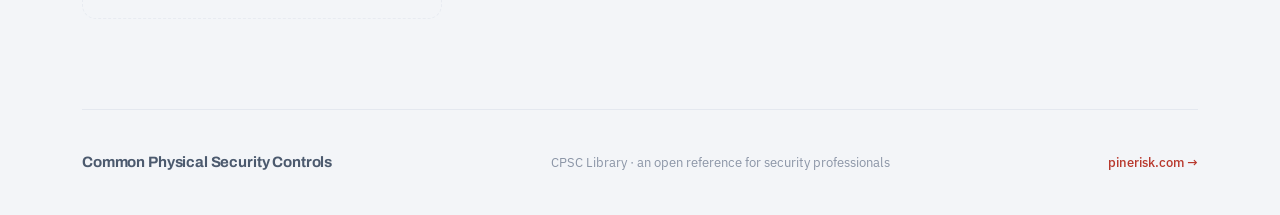
==== commit 2e6b8fde: "WIP CPSC-006 reach-through thumb-turn bypass page (products pending) Add the reach-through.html page" ====
--- a/index.html
+++ b/index.html
@@ -262,7 +262,7 @@
     <!-- Stats -->
     <div class="stats-bar">
       <div class="stat">
-        <div class="stat-value">3</div>
+        <div class="stat-value">4</div>
         <div class="stat-label">Controls documented</div>
       </div>
       <div class="stat">
@@ -436,9 +436,8 @@
           </div>
         </div>
 
-        <!-- CPSC-006 coming soon -->
-        <div class="vuln-card coming-soon" data-cats="access-control door lock">
-          <div class="coming-soon-label">Coming soon</div>
+        <!-- CPSC-006 -->
+        <a href="reach-through.html" class="vuln-card" data-cats="access-control door lock">
           <div class="card-top">
             <span class="card-number">CPSC-006</span>
             <span class="severity-badge sev-critical">Critical</span>
@@ -456,10 +455,10 @@
             <span class="tag">Mail slot</span>
           </div>
           <div class="card-footer">
-            <span class="card-meta" style="color: var(--text-muted)">In development</span>
+            <span class="card-cta">View the fix <span class="arw">→</span></span>
             <span class="card-meta">Door mechanics · Lock hardware</span>
           </div>
-        </div>
+        </a>
 
         <!-- CPSC-007 coming soon -->
         <div class="vuln-card coming-soon" data-cats="access-control door">
